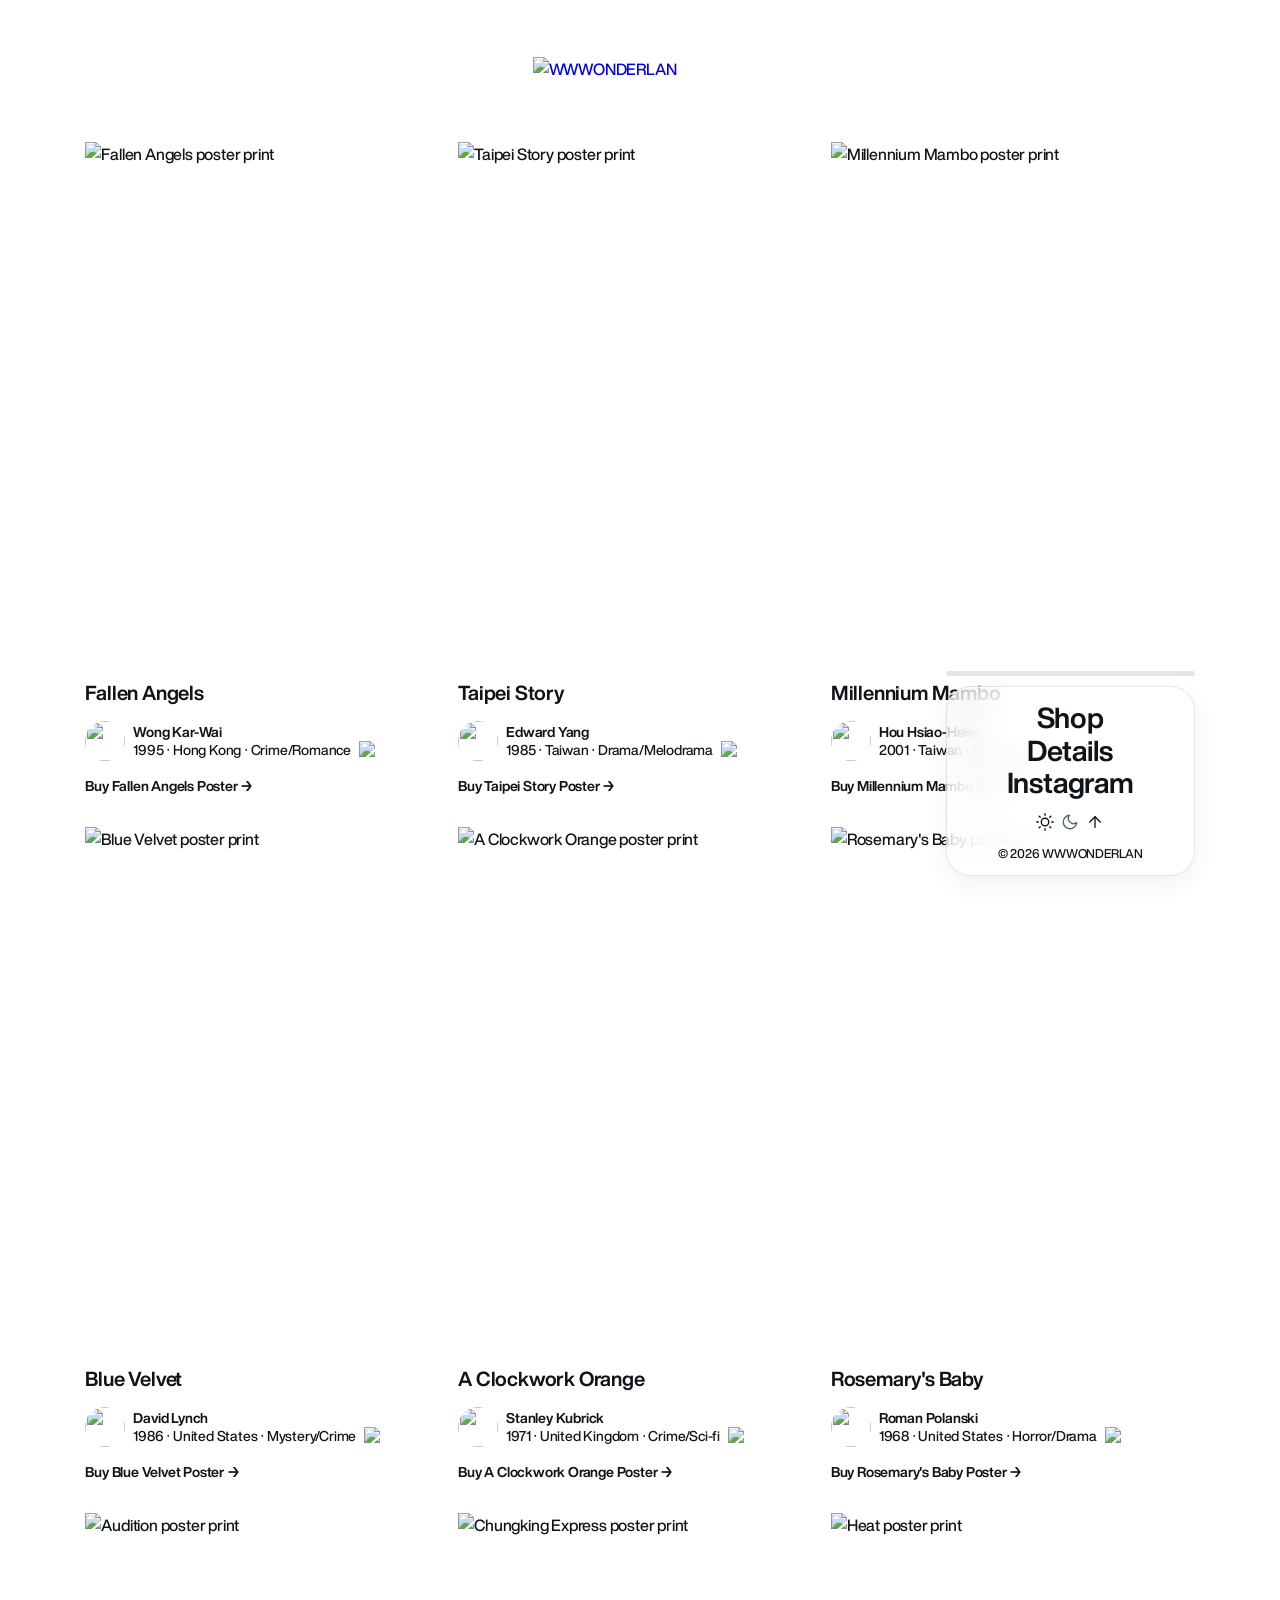
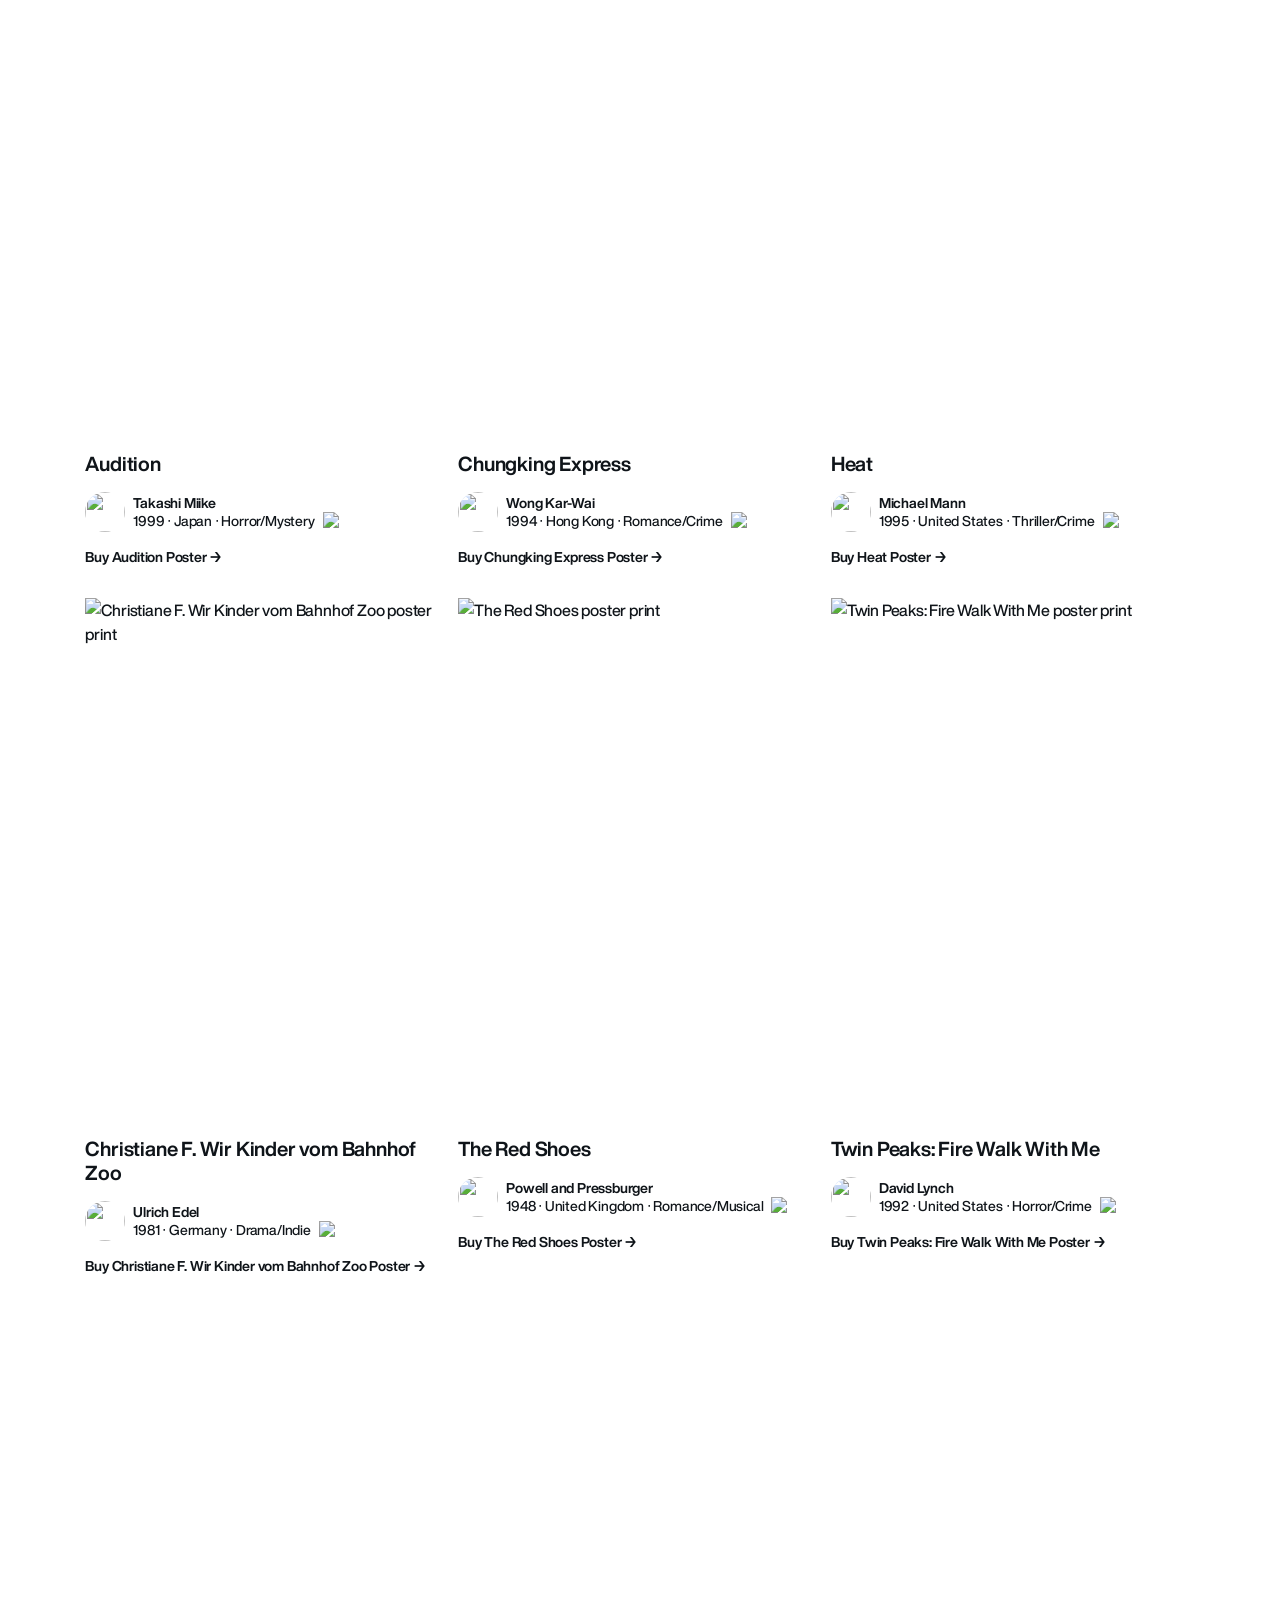
==== index.html @ b01285ea "Update index.html" ====
<!DOCTYPE html>
<html lang="en" data-theme="dark">
<head>
<meta charset="utf-8">
<meta name="viewport" content="width=device-width, initial-scale=1">
<meta name="theme-color" id="theme-color" content="#000000">

<title>WWWONDERLAN — Film Poster Print</title>
<meta name="description" content="Curated film posters designed by WWWONDERLAN">
<link rel="canonical" href="https://wwwonderlan.com/">

<link rel="icon" type="image/png" href="https://cdn.wwwonderlan.com/assets/favicon.png">
<link rel="apple-touch-icon" href="https://cdn.wwwonderlan.com/assets/favicon.png">

<meta property="og:type" content="website">
<meta property="og:url" content="https://wwwonderlan.com/">
<meta property="og:title" content="WWWONDERLAN">
<meta property="og:description" content="Curated film posters designed by WWWONDERLAN">
<meta property="og:image" content="https://cdn.wwwonderlan.com/assets/og-card.png">
<meta property="og:image:width" content="1200">
<meta property="og:image:height" content="630">
<meta property="og:image:alt" content="WWWONDERLAN">
<meta name="twitter:card" content="summary_large_image">

<!-- Before first paint, or the wrong theme flashes. -->
<script>
(() => {
  let stored;
  try { stored = localStorage.getItem("wwwonderlan-theme"); } catch {}
  const theme = stored
    || (matchMedia("(prefers-color-scheme: light)").matches ? "light" : "dark");
  if (theme !== "light") return;
  document.documentElement.dataset.theme = "light";
  document.getElementById("theme-color").setAttribute("content", "#FFFFFF");
})();
</script>

<!-- No crossorigin: images are fetched in plain mode and won't reuse a CORS connection. -->
<link rel="preconnect" href="https://cdn.wwwonderlan.com">

<link rel="preload" href="HelveticaNowDisplay/HelveticaNowDisplayBold.woff2" as="font" type="font/woff2" crossorigin>
<link rel="preload" href="HelveticaNowDisplay/HelveticaNowDisplayMedium.woff2" as="font" type="font/woff2" crossorigin>

<link rel="stylesheet" href="styles.css">

<!-- Last, so it doesn't compete with fonts and posters for connections. -->
<script async src="https://www.googletagmanager.com/gtag/js?id=G-8BGK8BSWVF"></script>
<script>
  window.dataLayer = window.dataLayer || [];
  function gtag(){dataLayer.push(arguments);}
  gtag('js', new Date());
  gtag('config', 'G-8BGK8BSWVF');
</script>
</head>

<body>

<div class="frame">

  <header class="header" id="header">
    <a href="/" aria-label="WWWONDERLAN home">
      <img class="header__logo is-light-only" src="https://cdn.wwwonderlan.com/assets/wwwonderlan-black.png" alt="WWWONDERLAN" width="200" height="57">
      <img class="header__logo is-dark-only" src="https://cdn.wwwonderlan.com/assets/wwwonderlan-white.png" alt="WWWONDERLAN" width="200" height="57">
    </a>
  </header>

  <main>
    <h1 class="visually-hidden">Film poster prints</h1>

    <!-- New poster: copy any card below and change six things —
         the image URL, the title (three times: alt, heading, Buy label),
         the credits line, and the Etsy link. Keep utm_content matching the
         image filename, or the click won't be attributed. Newest first. -->
    <ul class="grid">
      <li class="card">
        <img class="card__poster" src="https://cdn.wwwonderlan.com/posters/fallen-angels-1280.webp"
             alt="Fallen Angels poster print" width="1280" height="1920"
             fetchpriority="high" decoding="async">
        <div class="card__details">
          <h2 class="card__title">Fallen Angels</h2>

          <div class="card__director">
            <img class="card__avatar" src="https://cdn.wwwonderlan.com/assets/directors/wong-kar-wai.webp"
                 alt="" width="40" height="40" decoding="async">
            <div class="card__text">
              <p class="card__name">Wong Kar-Wai</p>
              <p class="card__meta">
                <span>1995 ‧ Hong Kong ‧ Crime/Romance</span>
                <img class="card__rating" src="https://cdn.wwwonderlan.com/assets/ratings/15.svg"
                     alt="Rated 15" width="18" height="18" decoding="async">
              </p>
            </div>
          </div>

          <a class="card__buy" href="https://wwwonderlan.etsy.com/uk/listing/4310610506/fallen-angels-movie-poster-print-wong?utm_source=wwwonderlan&amp;utm_medium=site&amp;utm_campaign=poster-grid&amp;utm_content=fallen-angels" target="_blank" rel="noopener">Buy Fallen Angels Poster →</a>
        </div>
      </li>

      <li class="card">
        <img class="card__poster" src="https://cdn.wwwonderlan.com/posters/taipei-story-1280.webp"
             alt="Taipei Story poster print" width="1280" height="1920"
             fetchpriority="high" decoding="async">
        <div class="card__details">
          <h2 class="card__title">Taipei Story</h2>

          <div class="card__director">
            <img class="card__avatar" src="https://cdn.wwwonderlan.com/assets/directors/edward-yang.webp"
                 alt="" width="40" height="40" decoding="async">
            <div class="card__text">
              <p class="card__name">Edward Yang</p>
              <p class="card__meta">
                <span>1985 ‧ Taiwan ‧ Drama/Melodrama</span>
                <img class="card__rating" src="https://cdn.wwwonderlan.com/assets/ratings/12.svg"
                     alt="Rated 12" width="18" height="18" decoding="async">
              </p>
            </div>
          </div>

          <a class="card__buy" href="https://wwwonderlan.etsy.com/uk/listing/4331048372/taipei-story-movie-poster-print-edward?utm_source=wwwonderlan&amp;utm_medium=site&amp;utm_campaign=poster-grid&amp;utm_content=taipei-story" target="_blank" rel="noopener">Buy Taipei Story Poster →</a>
        </div>
      </li>

      <li class="card">
        <img class="card__poster" src="https://cdn.wwwonderlan.com/posters/millennium-mambo-1280.webp"
             alt="Millennium Mambo poster print" width="1280" height="1920"
             fetchpriority="high" decoding="async">
        <div class="card__details">
          <h2 class="card__title">Millennium Mambo</h2>

          <div class="card__director">
            <img class="card__avatar" src="https://cdn.wwwonderlan.com/assets/directors/hou-hsiao-hsien.webp"
                 alt="" width="40" height="40" decoding="async">
            <div class="card__text">
              <p class="card__name">Hou Hsiao-Hsien</p>
              <p class="card__meta">
                <span>2001 ‧ Taiwan ‧ Romance/Drama</span>
                <img class="card__rating" src="https://cdn.wwwonderlan.com/assets/ratings/15.svg"
                     alt="Rated 15" width="18" height="18" decoding="async">
              </p>
            </div>
          </div>

          <a class="card__buy" href="https://wwwonderlan.etsy.com/uk/listing/4337108727/millennium-mambo-movie-poster-print-hou?utm_source=wwwonderlan&amp;utm_medium=site&amp;utm_campaign=poster-grid&amp;utm_content=millennium-mambo" target="_blank" rel="noopener">Buy Millennium Mambo Poster →</a>
        </div>
      </li>

      <li class="card">
        <img class="card__poster" src="https://cdn.wwwonderlan.com/posters/blue-velvet-1280.webp"
             alt="Blue Velvet poster print" width="1280" height="1920"
             loading="lazy" decoding="async">
        <div class="card__details">
          <h2 class="card__title">Blue Velvet</h2>

          <div class="card__director">
            <img class="card__avatar" src="https://cdn.wwwonderlan.com/assets/directors/david-lynch.webp"
                 alt="" width="40" height="40" decoding="async" loading="lazy">
            <div class="card__text">
              <p class="card__name">David Lynch</p>
              <p class="card__meta">
                <span>1986 ‧ United States ‧ Mystery/Crime</span>
                <img class="card__rating" src="https://cdn.wwwonderlan.com/assets/ratings/18.svg"
                     alt="Rated 18" width="18" height="18" decoding="async" loading="lazy">
              </p>
            </div>
          </div>

          <a class="card__buy" href="https://wwwonderlan.etsy.com/uk/listing/4357152684/blue-velvet-movie-poster-print-david?utm_source=wwwonderlan&amp;utm_medium=site&amp;utm_campaign=poster-grid&amp;utm_content=blue-velvet" target="_blank" rel="noopener">Buy Blue Velvet Poster →</a>
        </div>
      </li>

      <li class="card">
        <img class="card__poster" src="https://cdn.wwwonderlan.com/posters/a-clockwork-orange-1280.webp"
             alt="A Clockwork Orange poster print" width="1280" height="1920"
             loading="lazy" decoding="async">
        <div class="card__details">
          <h2 class="card__title">A Clockwork Orange</h2>

          <div class="card__director">
            <img class="card__avatar" src="https://cdn.wwwonderlan.com/assets/directors/stanley-kubrick.webp"
                 alt="" width="40" height="40" decoding="async" loading="lazy">
            <div class="card__text">
              <p class="card__name">Stanley Kubrick</p>
              <p class="card__meta">
                <span>1971 ‧ United Kingdom ‧ Crime/Sci-fi</span>
                <img class="card__rating" src="https://cdn.wwwonderlan.com/assets/ratings/18.svg"
                     alt="Rated 18" width="18" height="18" decoding="async" loading="lazy">
              </p>
            </div>
          </div>

          <a class="card__buy" href="https://wwwonderlan.etsy.com/uk/listing/4388658509/a-clockwork-orange-movie-poster-print?utm_source=wwwonderlan&amp;utm_medium=site&amp;utm_campaign=poster-grid&amp;utm_content=a-clockwork-orange" target="_blank" rel="noopener">Buy A Clockwork Orange Poster →</a>
        </div>
      </li>

      <li class="card">
        <img class="card__poster" src="https://cdn.wwwonderlan.com/posters/rosemarys-baby-1280.webp"
             alt="Rosemary's Baby poster print" width="1280" height="1920"
             loading="lazy" decoding="async">
        <div class="card__details">
          <h2 class="card__title">Rosemary's Baby</h2>

          <div class="card__director">
            <img class="card__avatar" src="https://cdn.wwwonderlan.com/assets/directors/roman-polanski.webp"
                 alt="" width="40" height="40" decoding="async" loading="lazy">
            <div class="card__text">
              <p class="card__name">Roman Polanski</p>
              <p class="card__meta">
                <span>1968 ‧ United States ‧ Horror/Drama</span>
                <img class="card__rating" src="https://cdn.wwwonderlan.com/assets/ratings/18.svg"
                     alt="Rated 18" width="18" height="18" decoding="async" loading="lazy">
              </p>
            </div>
          </div>

          <a class="card__buy" href="https://wwwonderlan.etsy.com/uk/listing/4404257444/rosemarys-baby-movie-poster-print-roman?utm_source=wwwonderlan&amp;utm_medium=site&amp;utm_campaign=poster-grid&amp;utm_content=rosemarys-baby" target="_blank" rel="noopener">Buy Rosemary's Baby Poster →</a>
        </div>
      </li>

      <li class="card">
        <img class="card__poster" src="https://cdn.wwwonderlan.com/posters/audition-1280.webp"
             alt="Audition poster print" width="1280" height="1920"
             loading="lazy" decoding="async">
        <div class="card__details">
          <h2 class="card__title">Audition</h2>

          <div class="card__director">
            <img class="card__avatar" src="https://cdn.wwwonderlan.com/assets/directors/takashi-miike.webp"
                 alt="" width="40" height="40" decoding="async" loading="lazy">
            <div class="card__text">
              <p class="card__name">Takashi Miike</p>
              <p class="card__meta">
                <span>1999 ‧ Japan ‧ Horror/Mystery</span>
                <img class="card__rating" src="https://cdn.wwwonderlan.com/assets/ratings/18.svg"
                     alt="Rated 18" width="18" height="18" decoding="async" loading="lazy">
              </p>
            </div>
          </div>

          <a class="card__buy" href="https://wwwonderlan.etsy.com/uk/listing/4435662082/audition-movie-poster-print-takashi?utm_source=wwwonderlan&amp;utm_medium=site&amp;utm_campaign=poster-grid&amp;utm_content=audition" target="_blank" rel="noopener">Buy Audition Poster →</a>
        </div>
      </li>

      <li class="card">
        <img class="card__poster" src="https://cdn.wwwonderlan.com/posters/chungking-express-1280.webp"
             alt="Chungking Express poster print" width="1280" height="1920"
             loading="lazy" decoding="async">
        <div class="card__details">
          <h2 class="card__title">Chungking Express</h2>

          <div class="card__director">
            <img class="card__avatar" src="https://cdn.wwwonderlan.com/assets/directors/wong-kar-wai.webp"
                 alt="" width="40" height="40" decoding="async" loading="lazy">
            <div class="card__text">
              <p class="card__name">Wong Kar-Wai</p>
              <p class="card__meta">
                <span>1994 ‧ Hong Kong ‧ Romance/Crime</span>
                <img class="card__rating" src="https://cdn.wwwonderlan.com/assets/ratings/12.svg"
                     alt="Rated 12" width="18" height="18" decoding="async" loading="lazy">
              </p>
            </div>
          </div>

          <a class="card__buy" href="https://wwwonderlan.etsy.com/uk/listing/4463074853/chungking-express-1994-movie-poster?utm_source=wwwonderlan&amp;utm_medium=site&amp;utm_campaign=poster-grid&amp;utm_content=chungking-express" target="_blank" rel="noopener">Buy Chungking Express Poster →</a>
        </div>
      </li>

      <li class="card">
        <img class="card__poster" src="https://cdn.wwwonderlan.com/posters/heat-1280.webp"
             alt="Heat poster print" width="1280" height="1920"
             loading="lazy" decoding="async">
        <div class="card__details">
          <h2 class="card__title">Heat</h2>

          <div class="card__director">
            <img class="card__avatar" src="https://cdn.wwwonderlan.com/assets/directors/michael-mann.webp"
                 alt="" width="40" height="40" decoding="async" loading="lazy">
            <div class="card__text">
              <p class="card__name">Michael Mann</p>
              <p class="card__meta">
                <span>1995 ‧ United States ‧ Thriller/Crime</span>
                <img class="card__rating" src="https://cdn.wwwonderlan.com/assets/ratings/15.svg"
                     alt="Rated 15" width="18" height="18" decoding="async" loading="lazy">
              </p>
            </div>
          </div>

          <a class="card__buy" href="https://wwwonderlan.etsy.com/uk/listing/4480799792/heat-movie-poster-print-michael-mann?utm_source=wwwonderlan&amp;utm_medium=site&amp;utm_campaign=poster-grid&amp;utm_content=heat" target="_blank" rel="noopener">Buy Heat Poster →</a>
        </div>
      </li>

      <li class="card">
        <img class="card__poster" src="https://cdn.wwwonderlan.com/posters/christiane-f-1280.webp"
             alt="Christiane F. Wir Kinder vom Bahnhof Zoo poster print" width="1280" height="1920"
             loading="lazy" decoding="async">
        <div class="card__details">
          <h2 class="card__title">Christiane F. Wir Kinder vom Bahnhof Zoo</h2>

          <div class="card__director">
            <img class="card__avatar" src="https://cdn.wwwonderlan.com/assets/directors/ulrich-edel.webp"
                 alt="" width="40" height="40" decoding="async" loading="lazy">
            <div class="card__text">
              <p class="card__name">Ulrich Edel</p>
              <p class="card__meta">
                <span>1981 ‧ Germany ‧ Drama/Indie</span>
                <img class="card__rating" src="https://cdn.wwwonderlan.com/assets/ratings/18.svg"
                     alt="Rated 18" width="18" height="18" decoding="async" loading="lazy">
              </p>
            </div>
          </div>

          <a class="card__buy" href="https://wwwonderlan.etsy.com/uk/listing/4499788239/christiane-f-1981-movie-poster-print-wir?utm_source=wwwonderlan&amp;utm_medium=site&amp;utm_campaign=poster-grid&amp;utm_content=christiane-f" target="_blank" rel="noopener">Buy Christiane F. Wir Kinder vom Bahnhof Zoo Poster →</a>
        </div>
      </li>

      <li class="card">
        <img class="card__poster" src="https://cdn.wwwonderlan.com/posters/the-red-shoes-1280.webp"
             alt="The Red Shoes poster print" width="1280" height="1920"
             loading="lazy" decoding="async">
        <div class="card__details">
          <h2 class="card__title">The Red Shoes</h2>

          <div class="card__director">
            <img class="card__avatar" src="https://cdn.wwwonderlan.com/assets/directors/pressburger-powell.webp"
                 alt="" width="40" height="40" decoding="async" loading="lazy">
            <div class="card__text">
              <p class="card__name">Powell and Pressburger</p>
              <p class="card__meta">
                <span>1948 ‧ United Kingdom ‧ Romance/Musical</span>
                <img class="card__rating" src="https://cdn.wwwonderlan.com/assets/ratings/u.svg"
                     alt="Rated U" width="18" height="18" decoding="async" loading="lazy">
              </p>
            </div>
          </div>

          <a class="card__buy" href="https://wwwonderlan.etsy.com/uk/listing/4522310080/the-red-shoes-1948-movie-poster-print?utm_source=wwwonderlan&amp;utm_medium=site&amp;utm_campaign=poster-grid&amp;utm_content=the-red-shoes" target="_blank" rel="noopener">Buy The Red Shoes Poster →</a>
        </div>
      </li>

      <li class="card">
        <img class="card__poster" src="https://cdn.wwwonderlan.com/posters/fire-walk-with-me-1280.webp"
             alt="Twin Peaks: Fire Walk With Me poster print" width="1280" height="1920"
             loading="lazy" decoding="async">
        <div class="card__details">
          <h2 class="card__title">Twin Peaks: Fire Walk With Me</h2>

          <div class="card__director">
            <img class="card__avatar" src="https://cdn.wwwonderlan.com/assets/directors/david-lynch.webp"
                 alt="" width="40" height="40" decoding="async" loading="lazy">
            <div class="card__text">
              <p class="card__name">David Lynch</p>
              <p class="card__meta">
                <span>1992 ‧ United States ‧ Horror/Crime</span>
                <img class="card__rating" src="https://cdn.wwwonderlan.com/assets/ratings/18.svg"
                     alt="Rated 18" width="18" height="18" decoding="async" loading="lazy">
              </p>
            </div>
          </div>

          <a class="card__buy" href="https://wwwonderlan.etsy.com/uk/listing/4541437995/twin-peaks-fire-walk-with-me-1992-movie?utm_source=wwwonderlan&amp;utm_medium=site&amp;utm_campaign=poster-grid&amp;utm_content=fire-walk-with-me" target="_blank" rel="noopener">Buy Twin Peaks: Fire Walk With Me Poster →</a>
        </div>
      </li>
    </ul>
  </main>

  <div class="details" id="details" role="dialog" aria-modal="true" aria-label="Details">
    <div class="details__content">
      <p class="details__lead">Curated film posters designed by WWWONDERLAN</p>

      <p>Available in five sizes</p>

      <div class="details__sizes">
        <div class="details__size">
          <p class="details__heading">Standard Sizes</p>
          <ul>
            <li>12×18″</li>
            <li>20×30″</li>
            <li>24×36″</li>
          </ul>

          <!-- 8 units per inch, same scale as the A-series below. -->
          <svg class="details__diagram" viewBox="0 0 194 290" aria-hidden="true">
            <rect x="1" y="1" width="192" height="288"/>
            <rect x="1" y="49" width="160" height="240"/>
            <rect x="1" y="145" width="96" height="144"/>
            <text x="13" y="31">24×36″</text>
            <text x="13" y="79">20×30″</text>
            <text x="13" y="175">12×18″</text>
          </svg>
        </div>

        <div class="details__size">
          <p class="details__heading">A-Series Sizes</p>
          <ul>
            <li>A2 (16.5″×23.3″)</li>
            <li>A1 (23.3″×33.1″)</li>
          </ul>

          <svg class="details__diagram" viewBox="0 0 194 290" aria-hidden="true">
            <rect x="1" y="24.2" width="186.4" height="264.8"/>
            <rect x="1" y="102.6" width="132" height="186.4"/>
            <text x="13" y="54">A1</text>
            <text x="13" y="132">A2</text>
          </svg>
        </div>
      </div>

      <p>All posters are made to order and printed on thick, museum-quality matte paper sourced from Japan.</p>

      <p class="details__heading">Paper Specifications</p>
      <ul>
        <li>Paper thickness: 10.3 mil</li>
        <li>Paper weight: 189 g/m²</li>
        <li>Opacity: 94%</li>
        <li>ISO brightness: 104%</li>
      </ul>

      <p>Production and delivery typically take 2–3 weeks. For any inquiries, please contact WWWONDERLAN by <a href="mailto:wwwonderlan@gmail.com">email</a>.</p>
    </div>

    <button class="details__close" type="button" id="details-close" aria-label="Close details">
      <svg viewBox="0 0 24 24" aria-hidden="true">
        <path d="M18 6 6 18"/>
        <path d="m6 6 12 12"/>
      </svg>
    </button>
  </div>

  <div class="dock-rail">
    <nav class="dock is-collapsed" id="dock" aria-label="Menu">
      <div class="dock-progress" aria-hidden="true">
        <div class="dock-progress-fill" id="scroll-progress-fill"></div>
      </div>

      <div class="dock-panel">
        <div class="dock-logo-slot">
          <a href="/" aria-label="WWWONDERLAN home">
            <img class="dock-logo is-light-only" src="https://cdn.wwwonderlan.com/assets/wwwonderlan-black.png" alt="" width="200" height="57">
            <img class="dock-logo is-dark-only" src="https://cdn.wwwonderlan.com/assets/wwwonderlan-white.png" alt="" width="200" height="57">
          </a>
        </div>

        <ul class="dock-menu">
          <li><a href="https://www.etsy.com/shop/WWWONDERLAN" target="_blank" rel="noopener">Shop</a></li>
          <li>
            <button type="button" id="details-toggle"
                    aria-expanded="false" aria-controls="details">Details</button>
          </li>
          <li><a href="https://instagram.com/wwwonderlan" target="_blank" rel="noopener">Instagram</a></li>
        </ul>

        <div class="dock-controls">
          <button class="dock-control" type="button"
                  data-set-theme="light" aria-label="Light mode">
            <svg viewBox="0 0 24 24" aria-hidden="true">
              <circle cx="12" cy="12" r="5"/>
              <line x1="12" y1="1" x2="12" y2="3"/>
              <line x1="12" y1="21" x2="12" y2="23"/>
              <line x1="4.22" y1="4.22" x2="5.64" y2="5.64"/>
              <line x1="18.36" y1="18.36" x2="19.78" y2="19.78"/>
              <line x1="1" y1="12" x2="3" y2="12"/>
              <line x1="21" y1="12" x2="23" y2="12"/>
              <line x1="4.22" y1="19.78" x2="5.64" y2="18.36"/>
              <line x1="18.36" y1="5.64" x2="19.78" y2="4.22"/>
            </svg>
          </button>

          <button class="dock-control" type="button"
                  data-set-theme="dark" aria-label="Dark mode">
            <svg viewBox="0 0 24 24" aria-hidden="true">
              <path d="M21 12.79A9 9 0 1 1 11.21 3 7 7 0 0 0 21 12.79z"/>
            </svg>
          </button>

          <button class="dock-control" type="button"
                  id="scroll-top" aria-label="Back to top">
            <svg viewBox="0 0 24 24" aria-hidden="true">
              <path d="m5 12 7-7 7 7"/>
              <path d="M12 19V5"/>
            </svg>
          </button>
        </div>

        <p class="dock-copyright">© 2026 WWWONDERLAN</p>
      </div>
    </nav>
  </div>

</div>

<script src="app.js"></script>

</body>
</html>
---- styles.css ----
@font-face {
  font-family: "Helvetica Now Display";
  src: url("HelveticaNowDisplay/HelveticaNowDisplayMedium.woff2") format("woff2");
  font-weight: 500;
  font-display: swap;
}

@font-face {
  font-family: "Helvetica Now Display";
  src: url("HelveticaNowDisplay/HelveticaNowDisplayBold.woff2") format("woff2");
  font-weight: 700;
  font-display: swap;
}

/* Tokens */

:root {
  color-scheme: light;

  --bg: #FFFFFF;
  --ink: #0F1419;
  --muted: #536471;
  --color-line: rgba(0, 0, 0, 0.1);
  --color-accent: #007AFF;

  /* Frosted glass */
  --glass-bg: rgba(255, 255, 255, 0.6);
  --glass-backdrop: blur(20px) saturate(190%) brightness(1.05);
  --glass-border: var(--color-line);
  --glass-rim:
      inset 0 1px 0 rgba(255, 255, 255, 0.7),
      inset 0 -1px 1px rgba(255, 255, 255, 0.18);
  --glass-shadow: var(--glass-rim), 0 8px 24px rgba(0, 0, 0, 0.06);

  /* 96px at 1440, floors at 24px */
  --page-x: clamp(24px, 6.667vw, 96px);
  --page-y: clamp(20px, 2.222vw, 32px);

  --logo-width: 200px;

  --logo-height: calc(var(--logo-width) * 57 / 200);
  --header-height: calc(var(--logo-height) + var(--page-y) * 2);

  /* 1248 content = 3 × 400 columns + 2 × 24px gap */
  --content-width: 1248px;

  /* One 8-point ladder, tightest to widest. Spacing between cards is twice
     the widest gap inside one, which is what keeps a title reading as part
     of its own poster. */
  --gap-card: 8px;
  --gap-poster: 16px;
  --gap-col: 24px;
  --gap-row: 32px;

  /* Two sizes carry the whole site. Legibility is absolute, so neither
     scales with the viewport — the layout reflows around them instead. */
  --type-body: 14px;
  --line-body: 18px;
  --type-heading: 20px;
  --line-heading: 24px;

  --avatar-size: 40px;
  /* Matches the line it sits on, so an inline badge can't grow the line box. */
  --rating-size: var(--line-body);

  /* Dock panel. Every value below is its 1440px measurement over 280, so the
     whole panel scales as one object. --dock-size is the only edit needed. */
  --dock-size: clamp(200px, 19.444vw, 280px);
  --dock-gap: calc(var(--dock-size) * 0.0571);          /* 16 */
  --dock-pad-y: var(--dock-gap);                        /* 16 */
  --dock-radius: calc(var(--dock-size) * 0.1);          /* 28 */
  --dock-logo-width: calc(var(--dock-size) * 0.6571);   /* 184 */
  --dock-logo-height: calc(var(--dock-logo-width) * 57 / 200);
  --dock-menu-size: calc(var(--dock-size) * 0.1143);    /* 32 */
  --dock-foot-size: calc(var(--dock-size) * 0.05);      /* 14 */
  --dock-foot-line: calc(var(--dock-size) * 0.0643);    /* 18 */
  --dock-toggle-gap: calc(var(--dock-size) * 0.0286);   /* 8 */
  --dock-icon-size: max(18px, var(--dock-foot-line));   /* 18, floored */

  /* Change this alone to add or remove a menu item. */
  --dock-menu-count: 3;

  /* The remainder of the height budget, so the panel is exactly --dock-size
     at every width whatever else changes. */
  --dock-menu-line: calc(
      (var(--dock-size)
        - var(--dock-pad-y) * 2
        - var(--dock-logo-height)
        - var(--dock-icon-size)
        - var(--dock-foot-line)
        - var(--dock-gap) * 3
      ) / var(--dock-menu-count)
  );

  --dock-bottom: calc(24px + env(safe-area-inset-bottom, 0px));
  --dock-progress-height: 5px;
  --dock-progress-gap: 10px;
  /* Clears the panel and its progress bar. */
  --dock-clearance: calc(
      var(--dock-size) +
      var(--dock-progress-height) +
      var(--dock-progress-gap) +
      var(--dock-bottom) +
      24px
  );

  --ui-ms: 200ms;
  --ui-ease: ease;
  --chrome-ms: 600ms;
  --enter-ease: cubic-bezier(0.22, 0.61, 0.36, 1);
}

/* Only what differs. --glass-border resolves against --color-line at use. */
[data-theme="dark"] {
  color-scheme: dark;

  --bg: #000000;
  --ink: #E7E9EA;
  --muted: #71767B;
  --color-line: rgba(255, 255, 255, 0.1);

  --glass-bg: rgba(0, 0, 0, 0.55);
  --glass-backdrop: blur(20px) saturate(190%) brightness(1.1);
  --glass-rim:
      inset 0 1px 0 rgba(255, 255, 255, 0.14),
      inset 0 -1px 1px rgba(255, 255, 255, 0.05);
  --glass-shadow: var(--glass-rim), 0 8px 24px rgba(0, 0, 0, 0.35);
}

/* Base */

*,
*::before,
*::after { box-sizing: border-box; }

/* Reserved permanently: locking scroll must not shift the centred layout. */
html { scrollbar-gutter: stable; }

/* Both elements — iOS ignores the lock on body alone. */
.is-locked,
.is-locked body { overflow: hidden; }

body {
  margin: 0;
  background-color: var(--bg);
  color: var(--ink);
  font-family: "Helvetica Now Display", -apple-system, BlinkMacSystemFont, Helvetica, Arial, sans-serif;
  letter-spacing: -0.2px;
  -webkit-font-smoothing: antialiased;
  transition: color var(--ui-ms) var(--ui-ease), background-color var(--ui-ms) var(--ui-ease);
}

img { display: block; }

a { text-decoration: none; }

::selection {
  background-color: var(--ink);
  color: var(--bg);
}

/* Accent, not ink: must stay legible against text of either colour. */
:focus-visible {
  outline: 2px solid var(--color-accent);
  outline-offset: 2px;
}

.visually-hidden {
  position: absolute;
  width: 1px;
  height: 1px;
  overflow: hidden;
  clip-path: inset(50%);
  white-space: nowrap;
}

/* Frame */

.frame {
  padding-top: var(--page-y);
  padding-bottom: calc(var(--page-y) + var(--dock-clearance));
}

/* Header */

/* Derived from the logo so Details can clear it to the pixel. Not sticky —
   the logo hands off to the dock instead. */
.header {
  height: var(--header-height);
  display: flex;
  align-items: center;
  justify-content: center;
  padding: 0 var(--page-x);
}

.header__logo {
  width: var(--logo-width);
  height: var(--logo-height);
  object-fit: contain;
}

/* Hidden, not just faded — an invisible link would still be tabbable. */
.header a {
  transition:
      opacity var(--ui-ms) var(--ui-ease),
      visibility var(--ui-ms) var(--ui-ease);
}

.header.is-handed-off a {
  opacity: 0;
  visibility: hidden;
}

/* Theme pairing */

[data-theme="light"] .is-dark-only,
[data-theme="dark"] .is-light-only { display: none; }

/* Grid */

.grid {
  display: grid;
  grid-template-columns: repeat(3, 1fr);
  gap: var(--gap-row) var(--gap-col);

  max-width: calc(var(--content-width) + var(--page-x) * 2);
  margin: 0 auto;
  padding: 0 var(--page-x);
  list-style: none;
}

@media (max-width: 1200px) {
  .grid { grid-template-columns: repeat(2, 1fr); }
}

@media (max-width: 600px) {
  .grid { grid-template-columns: 1fr; }
}

/* Card */

.card {
  display: flex;
  flex-direction: column;
  gap: var(--gap-poster);
}

/* Never cropped: column width is the only thing driving size. */
.card__poster {
  width: 100%;
  height: auto;
}

.card__details {
  display: flex;
  flex-direction: column;
  gap: var(--gap-card);
}

.card__title {
  margin: 0;
  font-size: var(--type-heading);
  line-height: var(--line-heading);
  font-weight: 700;
}

.card__name,
.card__meta,
.card__buy {
  font-size: var(--type-body);
  line-height: var(--line-body);
  color: var(--ink);
}

.card__director {
  display: flex;
  align-items: center;
  gap: var(--gap-card);
  padding-block: var(--gap-card);
}

/* Flex items refuse to shrink below their content by default, which lets a
   long meta line push past the card. Stacking needs no rule — two block
   paragraphs with no margin already sit flush. */
.card__text { min-width: 0; }

.card__name {
  margin: 0;
  font-weight: 700;
}

.card__avatar {
  flex: none;
  width: var(--avatar-size);
  height: var(--avatar-size);
  border-radius: 50%;
  object-fit: cover;
}

/* Flex so the badge can drop to its own line flush left: column-gap applies
   only between items on a line, so a wrapped badge carries no indent. A
   margin would survive the break and indent it. */
.card__meta {
  margin: 0;
  display: flex;
  flex-wrap: wrap;
  align-items: center;
  column-gap: var(--gap-card);
  font-weight: 500;
}

/* Never shrinks: the text wraps first, then the badge drops below it. */
.card__rating {
  flex: none;
  width: var(--rating-size);
  height: var(--rating-size);
}

.card__buy {
  display: block;
  font-weight: 700;
  transition: color var(--ui-ms) var(--ui-ease);
}

.card__buy:hover { color: var(--muted); }

/* Dock */

/* Matches the grid's box so the panel lands on the last column's edge.
   Not 100vw — that counts the scrollbar and pushes the panel inward. */
.dock-rail {
  position: fixed;
  right: 0;
  bottom: var(--dock-bottom);
  left: 0;
  z-index: 200;

  display: flex;
  justify-content: flex-end;
  max-width: calc(var(--content-width) + var(--page-x) * 2);
  margin: 0 auto;
  padding: 0 var(--page-x);

  /* Rail spans the page; only the panel is clickable. */
  pointer-events: none;
}

.dock {
  width: var(--dock-size);
  display: flex;
  flex-direction: column;
  gap: var(--dock-progress-gap);
  pointer-events: auto;
}

/* Never animate .dock or .dock-rail. An animation with a fill mode leaves a
   stacking context, which Chrome treats as a backdrop root — the panel then
   blurs the inside of its parent and renders flat. Safari doesn't enforce it,
   so the fault shows in Chrome only. */
.dock-panel,
.dock-progress {
  animation: dock-enter var(--chrome-ms) var(--enter-ease) both;
}

@keyframes dock-enter {
  from { opacity: 0; }
  to   { opacity: 1; }
}

.dock-progress {
  height: var(--dock-progress-height);
  border-radius: 999px;
  background-color: var(--color-line);
  overflow: hidden;
}

/* Faster than --ui-ms: at 200ms this visibly trails the scroll. */
.dock-progress-fill {
  width: 100%;
  height: 100%;
  background-color: var(--color-accent);
  transform: scaleX(0);
  transform-origin: left;
  transition: transform 0.15s ease-out;
}

/* Height follows its contents so the logo can collapse it. The parts sum to
   exactly --dock-size — change one and pay for it elsewhere in the budget. */
.dock-panel {
  padding-block: var(--dock-pad-y);
  display: flex;
  flex-direction: column;
  align-items: center;
  justify-content: center;
  gap: var(--dock-gap);
  border-radius: var(--dock-radius);
  text-align: center;

  background-color: var(--glass-bg);
  backdrop-filter: var(--glass-backdrop);
  -webkit-backdrop-filter: var(--glass-backdrop);
  border: 1px solid var(--glass-border);
  box-shadow: var(--glass-shadow);
}

/* Plain height, not the grid 0fr technique — that's unreliable in Safari.
   The negative margin retracts the panel's gap at the same rate. */
.dock-logo-slot {
  height: var(--dock-logo-height);
  overflow: hidden;
  transition:
      height var(--chrome-ms) var(--enter-ease),
      margin-bottom var(--chrome-ms) var(--enter-ease),
      opacity var(--ui-ms) var(--ui-ease),
      visibility var(--chrome-ms) var(--enter-ease);
}

/* Hidden, not just flat — the link inside must leave the tab order. */
.dock.is-collapsed .dock-logo-slot {
  height: 0;
  margin-bottom: calc(var(--dock-gap) * -1);
  opacity: 0;
  visibility: hidden;
}

/* Boxed to 200 × 57 so the panel's height is known before the file lands.
   contain means odd proportions letterbox rather than stretch. */
.dock-logo {
  width: var(--dock-logo-width);
  height: var(--dock-logo-height);
  object-fit: contain;
}

.dock-menu {
  margin: 0;
  padding: 0;
  list-style: none;
}

/* The panel has none, so a long menu word would reach the glass edge. */
.dock-menu a,
.dock-menu button {
  display: block;
  width: 100%;
  padding-inline: var(--dock-gap);
  border: 0;
  padding: 0;
  appearance: none;
  background: transparent;
  cursor: pointer;

  font-family: inherit;
  font-size: var(--dock-menu-size);
  line-height: var(--dock-menu-line);
  font-weight: 700;
  color: var(--ink);
  transition: color var(--ui-ms) var(--ui-ease);
}

.dock-menu a:hover,
.dock-menu button:hover { color: var(--muted); }

.dock-controls {
  display: flex;
  align-items: center;
  gap: var(--dock-toggle-gap);
}

.dock-control {
  position: relative;
  display: flex;
  border: 0;
  padding: 0;
  appearance: none;
  background: transparent;
  color: var(--ink);
  cursor: pointer;
  transition: color var(--ui-ms) var(--ui-ease);
}

/* Widens the tap area without adding height, which would break the square.
   Half the gap horizontally, so neighbours can't overlap. */
.dock-control::after {
  content: "";
  position: absolute;
  inset: -12px calc(var(--dock-toggle-gap) / -2);
}

/* Both stay legible; the one in use is brighter. */
.dock-control[aria-pressed="false"] { color: var(--muted); }

.dock-control svg {
  width: var(--dock-icon-size);
  height: var(--dock-icon-size);
  display: block;
  fill: none;
  stroke: currentColor;
  stroke-width: 1.8;
  stroke-linecap: round;
  stroke-linejoin: round;
}

.dock-copyright {
  margin: 0;
  font-size: var(--dock-foot-size);
  line-height: var(--dock-foot-line);
  font-weight: 500;
  color: var(--ink);
}

/* Details */

/* Opens below the header so the logo stays visible. Solid, not glass —
   a blur behind body copy costs more than it buys. */
.details {
  position: fixed;
  top: calc(var(--page-y) + var(--header-height));
  right: 0;
  bottom: 0;
  left: 0;
  z-index: 150;

  overflow-y: auto;
  overscroll-behavior: contain;
  background-color: var(--bg);

  /* A second scrollbar reads as a nested window. */
  scrollbar-width: none;

  opacity: 0;
  visibility: hidden;
  transition:
      opacity var(--ui-ms) var(--ui-ease),
      visibility var(--ui-ms) var(--ui-ease);
}

.details::-webkit-scrollbar { display: none; }

.details.is-open {
  opacity: 1;
  visibility: visible;
}

/* The grid's box exactly, so the text lands on the posters' edges. */
.details__content {
  max-width: calc(var(--content-width) + var(--page-x) * 2);
  margin: 0 auto;
  padding: var(--page-y) var(--page-x) var(--dock-clearance);

  font-size: var(--type-body);
  line-height: var(--line-body);
  font-weight: 500;
  color: var(--muted);
}

.details__content p { margin: 0 0 18px; }

.details__content ul {
  margin: 0 0 18px;
  padding: 0;
  list-style: none;
}

.details__content li::before { content: "• "; }

/* Paired so the shared scale can be read across both diagrams. */
.details__sizes {
  display: flex;
  gap: var(--gap-col);
  margin-bottom: 18px;
}

/* Column so the diagram sits at the bottom: the lists differ in length and
   the outlines are bottom-anchored, so the boxes must end level. */
.details__size {
  flex: 0 1 160px;
  display: flex;
  flex-direction: column;
}

/* currentColor, so one copy of the artwork serves both themes. */
.details__diagram {
  width: 100%;
  height: auto;
  display: block;
  margin-top: auto;
  color: var(--muted);
}

.details__diagram rect {
  fill: none;
  stroke: currentColor;
  stroke-width: 1.8;
}

.details__diagram text {
  fill: var(--ink);
  font-size: 16px;
  font-weight: 500;
}

.details__lead,
.details__heading { color: var(--ink); }

.details__lead {
  font-size: var(--type-heading);
  line-height: var(--line-heading);
  font-weight: 700;
}

.details__heading {
  margin-bottom: 0;
  font-weight: 700;
}

.details__content a {
  color: var(--ink);
  text-decoration: underline;
  text-underline-offset: 2px;
}

.details__close {
  position: fixed;
  top: calc(var(--page-y) * 2 + var(--header-height));
  right: var(--page-x);

  display: flex;
  border: 0;
  padding: 0;
  appearance: none;
  background: transparent;
  color: var(--ink);
  cursor: pointer;
}

.details__close svg {
  width: var(--dock-icon-size);
  height: var(--dock-icon-size);
  display: block;
  fill: none;
  stroke: currentColor;
  stroke-width: 1.8;
  stroke-linecap: round;
  stroke-linejoin: round;
}

/* Preferences */

@media (prefers-reduced-motion: reduce) {
  *,
  *::before,
  *::after {
    transition-duration: 0.01ms !important;
    animation-duration: 0.01ms !important;
  }
}

/* Translucency is hard for some people to read. */
@media (prefers-reduced-transparency: reduce) {
  :root { --glass-bg: #F1F1F1; --glass-backdrop: none; }
  [data-theme="dark"] { --glass-bg: #0A0A0A; }
}

/* No blur available, so the fill goes near-opaque. */
@supports not ((backdrop-filter: blur(1px)) or (-webkit-backdrop-filter: blur(1px))) {
  :root { --glass-bg: #F1F1F1; }
  [data-theme="dark"] { --glass-bg: #0A0A0A; }
}
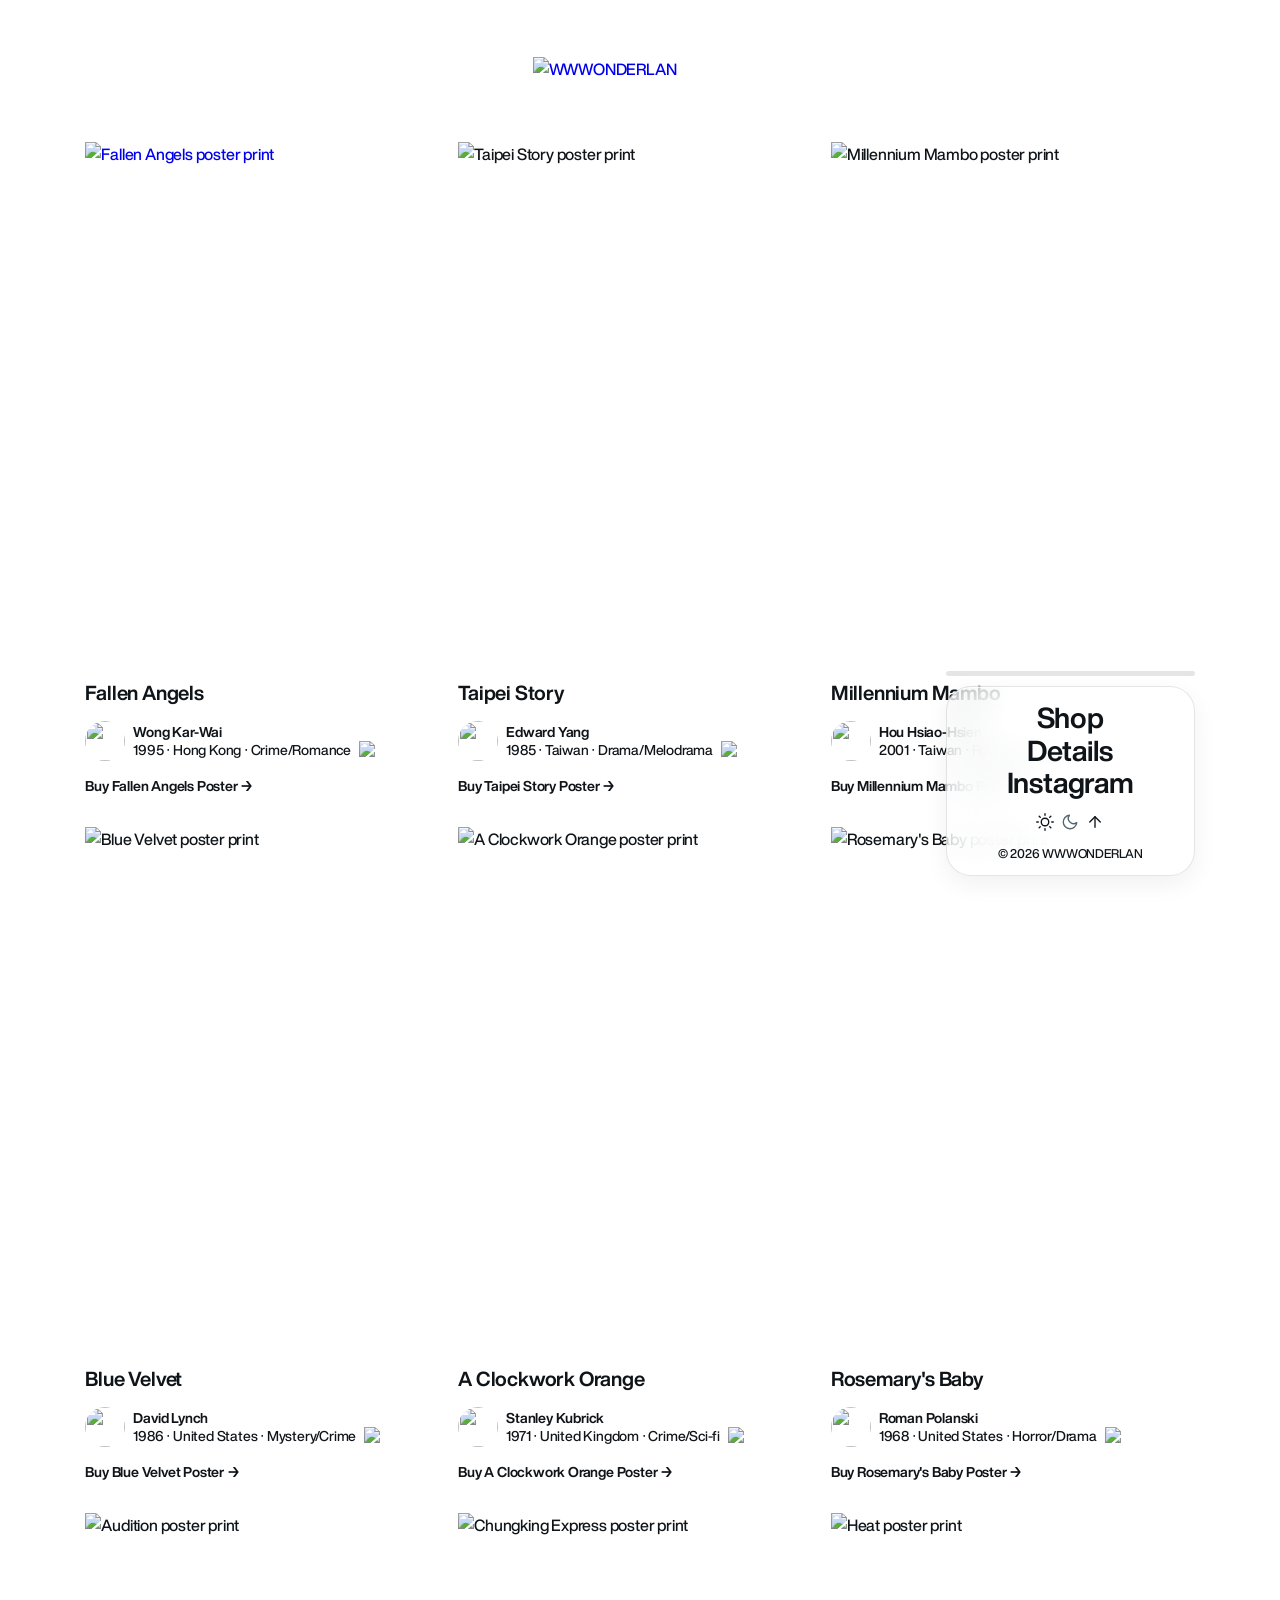
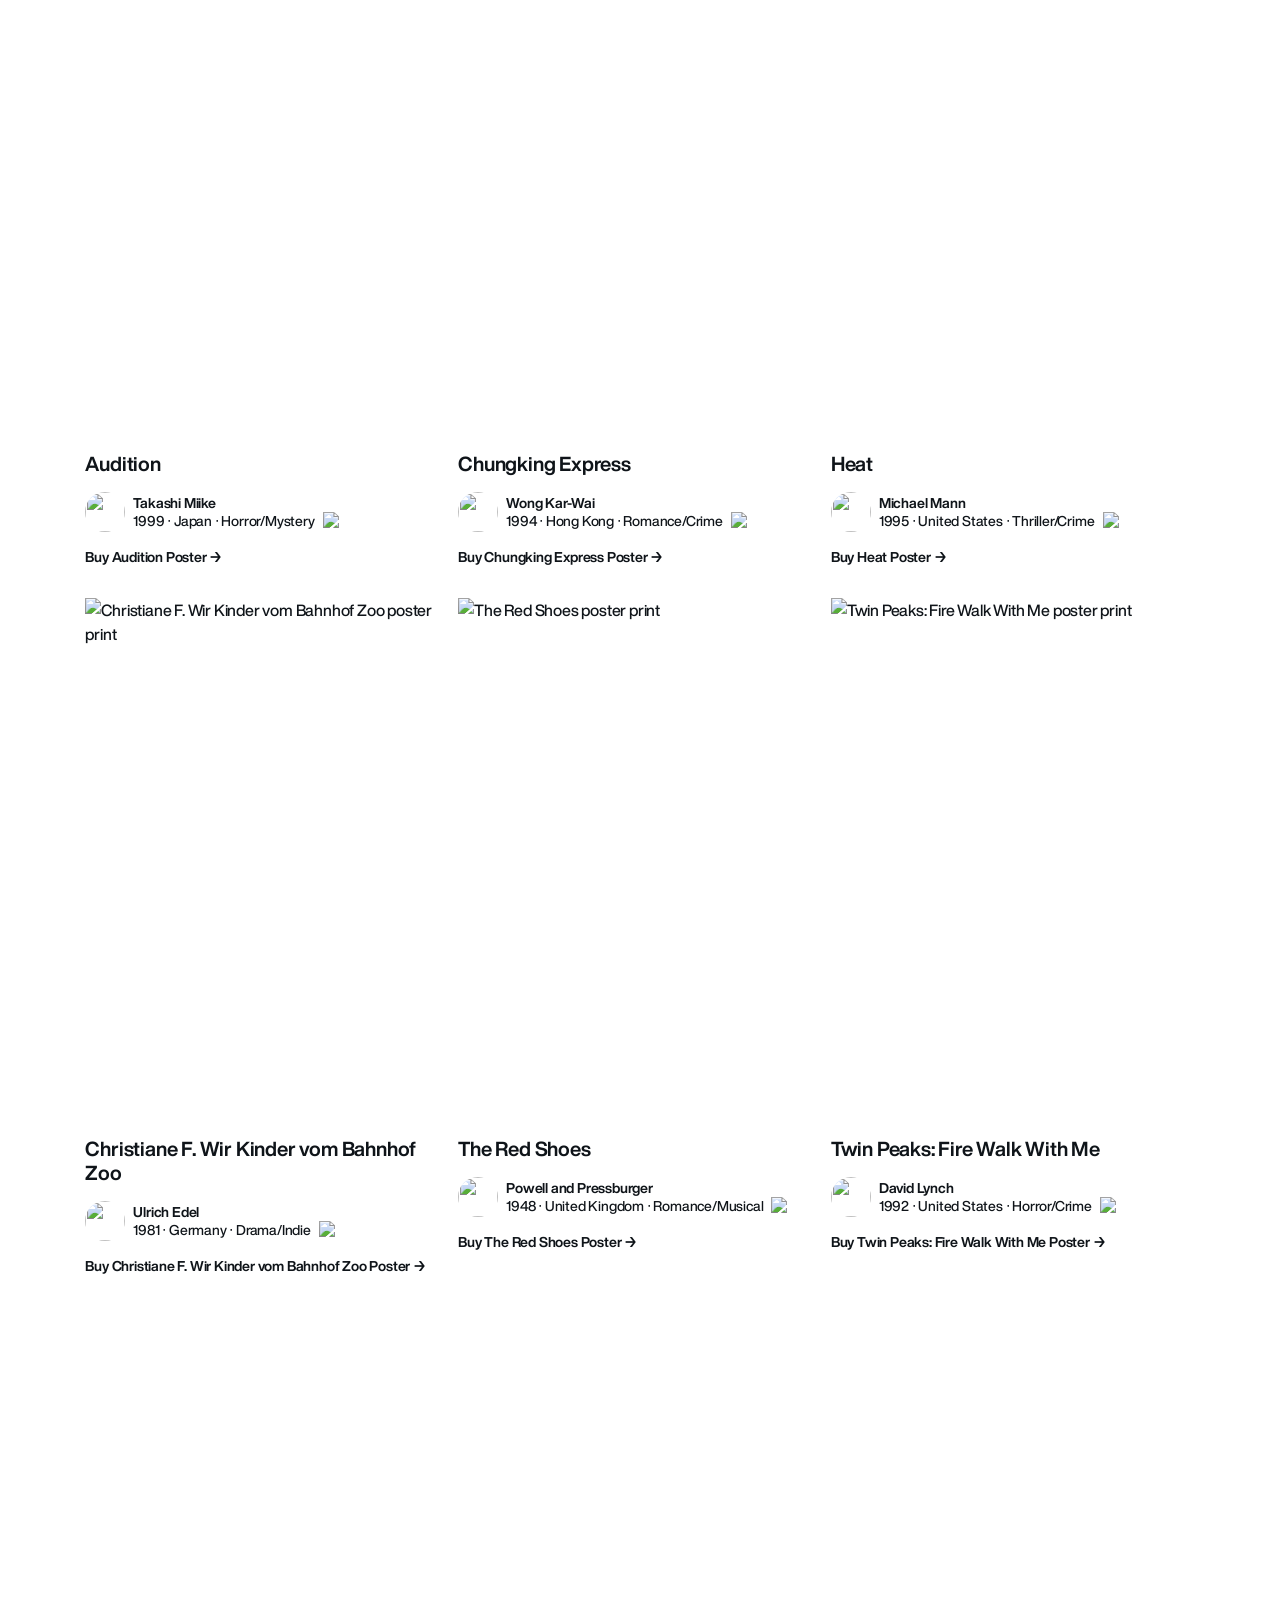
==== commit 9302a5a7: "Update index.html" ====
--- a/index.html
+++ b/index.html
@@ -5,7 +5,7 @@
 <meta name="viewport" content="width=device-width, initial-scale=1">
 <meta name="theme-color" id="theme-color" content="#000000">
 
-<title>WWWONDERLAN — Film Poster Print</title>
+<title>WWWONDERLAN — Film Poster Prints</title>
 <meta name="description" content="Curated film posters designed by WWWONDERLAN">
 <link rel="canonical" href="https://wwwonderlan.com/">
 
@@ -73,11 +73,13 @@
          image filename, or the click won't be attributed. Newest first. -->
     <ul class="grid">
       <li class="card">
-        <img class="card__poster" src="https://cdn.wwwonderlan.com/posters/fallen-angels-1280.webp"
-             alt="Fallen Angels poster print" width="1280" height="1920"
-             fetchpriority="high" decoding="async">
-        <div class="card__details">
-          <h2 class="card__title">Fallen Angels</h2>
+        <a class="card__link" href="/fallen-angels">
+          <img class="card__poster" src="https://cdn.wwwonderlan.com/posters/fallen-angels-1280.webp"
+               alt="Fallen Angels poster print" width="1280" height="1920"
+               fetchpriority="high" decoding="async">
+        </a>
+        <div class="card__details">
+          <h2 class="card__title"><a href="/fallen-angels">Fallen Angels</a></h2>
 
           <div class="card__director">
             <img class="card__avatar" src="https://cdn.wwwonderlan.com/assets/directors/wong-kar-wai.webp"
--- a/styles.css
+++ b/styles.css
@@ -62,6 +62,9 @@
   --avatar-size: 40px;
   /* Matches the line it sits on, so an inline badge can't grow the line box. */
   --rating-size: var(--line-body);
+  /* Padding twice plus one line of type. Known, so the dock CTA can
+     collapse to nothing on a transition. */
+  --dock-buy-height: calc(var(--gap-poster) * 2 + var(--gap-card) + var(--line-body));
 
   /* Dock panel. Every value below is its 1440px measurement over 280, so the
      whole panel scales as one object. --dock-size is the only edit needed. */
@@ -220,7 +223,7 @@
 
 .grid {
   display: grid;
-  grid-template-columns: repeat(3, 1fr);
+  grid-template-columns: repeat(3, minmax(0, 1fr));
   gap: var(--gap-row) var(--gap-col);
 
   max-width: calc(var(--content-width) + var(--page-x) * 2);
@@ -230,11 +233,11 @@
 }
 
 @media (max-width: 1200px) {
-  .grid { grid-template-columns: repeat(2, 1fr); }
+  .grid { grid-template-columns: repeat(2, minmax(0, 1fr)); }
 }
 
 @media (max-width: 600px) {
-  .grid { grid-template-columns: 1fr; }
+  .grid { grid-template-columns: minmax(0, 1fr); }
 }
 
 /* Card */
@@ -244,6 +247,16 @@
   flex-direction: column;
   gap: var(--gap-poster);
 }
+
+/* Block, or the anchor's line box adds a gap under the poster. */
+.card__link { display: block; }
+
+.card__title a {
+  color: inherit;
+  transition: color var(--ui-ms) var(--ui-ease);
+}
+
+.card__title a:hover { color: var(--muted); }
 
 /* Never cropped: column width is the only thing driving size. */
 .card__poster {
@@ -351,6 +364,49 @@
   flex-direction: column;
   gap: var(--dock-progress-gap);
   pointer-events: auto;
+}
+
+/* Mobile only: on desktop the page CTA is always in view. Collapses on the
+   same height-and-fade as the logo slot, so the dock has one behaviour for
+   things entering and leaving it. Hidden at the foot of the page, where the
+   real Buy link is already on screen. */
+.dock-buy {
+  display: none;
+  height: var(--dock-buy-height);
+  overflow: hidden;
+
+  align-items: center;
+  justify-content: center;
+  border-radius: 12px;
+
+  font-size: var(--type-body);
+  line-height: var(--line-body);
+  font-weight: 700;
+  color: var(--ink);
+
+  background-color: var(--glass-bg);
+  backdrop-filter: var(--glass-backdrop);
+  -webkit-backdrop-filter: var(--glass-backdrop);
+  border: 1px solid var(--glass-border);
+  box-shadow: var(--glass-shadow);
+
+  transition:
+      height var(--chrome-ms) var(--enter-ease),
+      margin-bottom var(--chrome-ms) var(--enter-ease),
+      opacity var(--ui-ms) var(--ui-ease),
+      visibility var(--chrome-ms) var(--enter-ease);
+}
+
+@media (max-width: 600px) {
+  .dock-buy { display: flex; }
+}
+
+.dock-buy.is-collapsed {
+  height: 0;
+  margin-bottom: calc(var(--dock-progress-gap) * -1);
+  opacity: 0;
+  visibility: hidden;
+  border-width: 0;
 }
 
 /* Never animate .dock or .dock-rail. An animation with a fill mode leaves a
@@ -508,6 +564,182 @@
   color: var(--ink);
 }
 
+/* Poster page */
+
+/* 480 poster + 24 + 744 details at full width. Stacks before the details
+   column gets too narrow for the meta row. */
+.main {
+  max-width: calc(var(--content-width) + var(--page-x) * 2);
+  margin: 0 auto;
+  padding: 0 var(--page-x);
+}
+
+.card-detail {
+  display: grid;
+  grid-template-columns: minmax(0, 480px) minmax(0, 1fr);
+  gap: var(--gap-col);
+  align-items: start;
+}
+
+@media (max-width: 900px) {
+  .card-detail { grid-template-columns: minmax(0, 1fr); }
+}
+
+.card-detail__poster {
+  width: 100%;
+  height: auto;
+}
+
+/* Flex items refuse to shrink below their content, which lets the cast
+   rail push the whole column past the viewport. */
+.detail {
+  min-width: 0;
+  display: flex;
+  flex-direction: column;
+  gap: var(--gap-col);
+}
+
+.detail__title {
+  margin: 0;
+  font-size: var(--type-heading);
+  line-height: var(--line-heading);
+  font-weight: 700;
+}
+
+/* Wraps rather than squashing: four fields will not sit on one line
+   in the stacked layout. */
+.meta {
+  display: flex;
+  flex-wrap: wrap;
+  gap: var(--gap-card) var(--gap-col);
+}
+
+.meta__field {
+  display: flex;
+  flex-direction: column;
+  align-items: flex-start;
+  gap: var(--gap-card);
+}
+
+.meta__rating {
+  width: var(--rating-size);
+  height: var(--rating-size);
+}
+
+.meta__label,
+.detail__description,
+.cast__label,
+.cast__name,
+.cta a {
+  font-size: var(--type-body);
+  line-height: var(--line-body);
+}
+
+.meta__label,
+.cast__label,
+.cast__name { font-weight: 700; }
+
+.meta__value,
+.cast__role,
+.detail__description {
+  font-size: var(--type-body);
+  line-height: var(--line-body);
+  font-weight: 500;
+  color: var(--muted);
+}
+
+.detail__description { margin: 0; }
+
+.cast {
+  display: flex;
+  flex-direction: column;
+  gap: var(--gap-col);
+}
+
+.cast__list {
+  display: flex;
+  flex-wrap: wrap;
+  gap: var(--gap-col);
+  margin: 0;
+  padding: 0;
+  list-style: none;
+}
+
+/* One swipeable row: wrapping five members into ragged lines reads worse
+   than a rail you can push. Bleeds to the page edge so the last member is
+   visibly cut, which is what signals there is more. */
+@media (max-width: 600px) {
+  .cast__list {
+    flex-wrap: nowrap;
+    overflow-x: auto;
+    scroll-snap-type: x proximity;
+    overscroll-behavior-x: contain;
+    scrollbar-width: none;
+
+    margin-inline: calc(var(--page-x) * -1);
+    padding-inline: var(--page-x);
+  }
+
+  .cast__list::-webkit-scrollbar { display: none; }
+
+  .cast__member {
+    flex: none;
+    width: 88px;
+    scroll-snap-align: start;
+  }
+}
+
+.cast__member {
+  display: flex;
+  flex-direction: column;
+  align-items: center;
+  gap: var(--gap-card);
+  text-align: center;
+}
+
+.cast__avatar {
+  width: var(--avatar-size);
+  height: var(--avatar-size);
+  border-radius: 50%;
+  object-fit: cover;
+}
+
+.cast__name-block {
+  display: flex;
+  flex-direction: column;
+  gap: 4px;
+}
+
+/* Equal halves, and the padding needs an edge to read against. */
+.cta {
+  display: grid;
+  grid-template-columns: repeat(2, minmax(0, 1fr));
+  border: 1px solid var(--color-line);
+}
+
+.cta a {
+  min-width: 0;
+  padding: var(--gap-col);
+  font-weight: 700;
+  color: var(--muted);
+  transition: color var(--ui-ms) var(--ui-ease);
+}
+
+.cta a:first-child {
+  color: var(--ink);
+  border-inline-end: 1px solid var(--color-line);
+}
+
+.cta a:hover { color: var(--ink); }
+
+@media (max-width: 600px) {
+  .cta { grid-template-columns: minmax(0, 1fr); }
+  .cta a:first-child {
+    border-inline-end: 0;
+    border-block-end: 1px solid var(--color-line);
+  }
+}
+
 /* Details */
 
 /* Opens below the header so the logo stays visible. Solid, not glass —
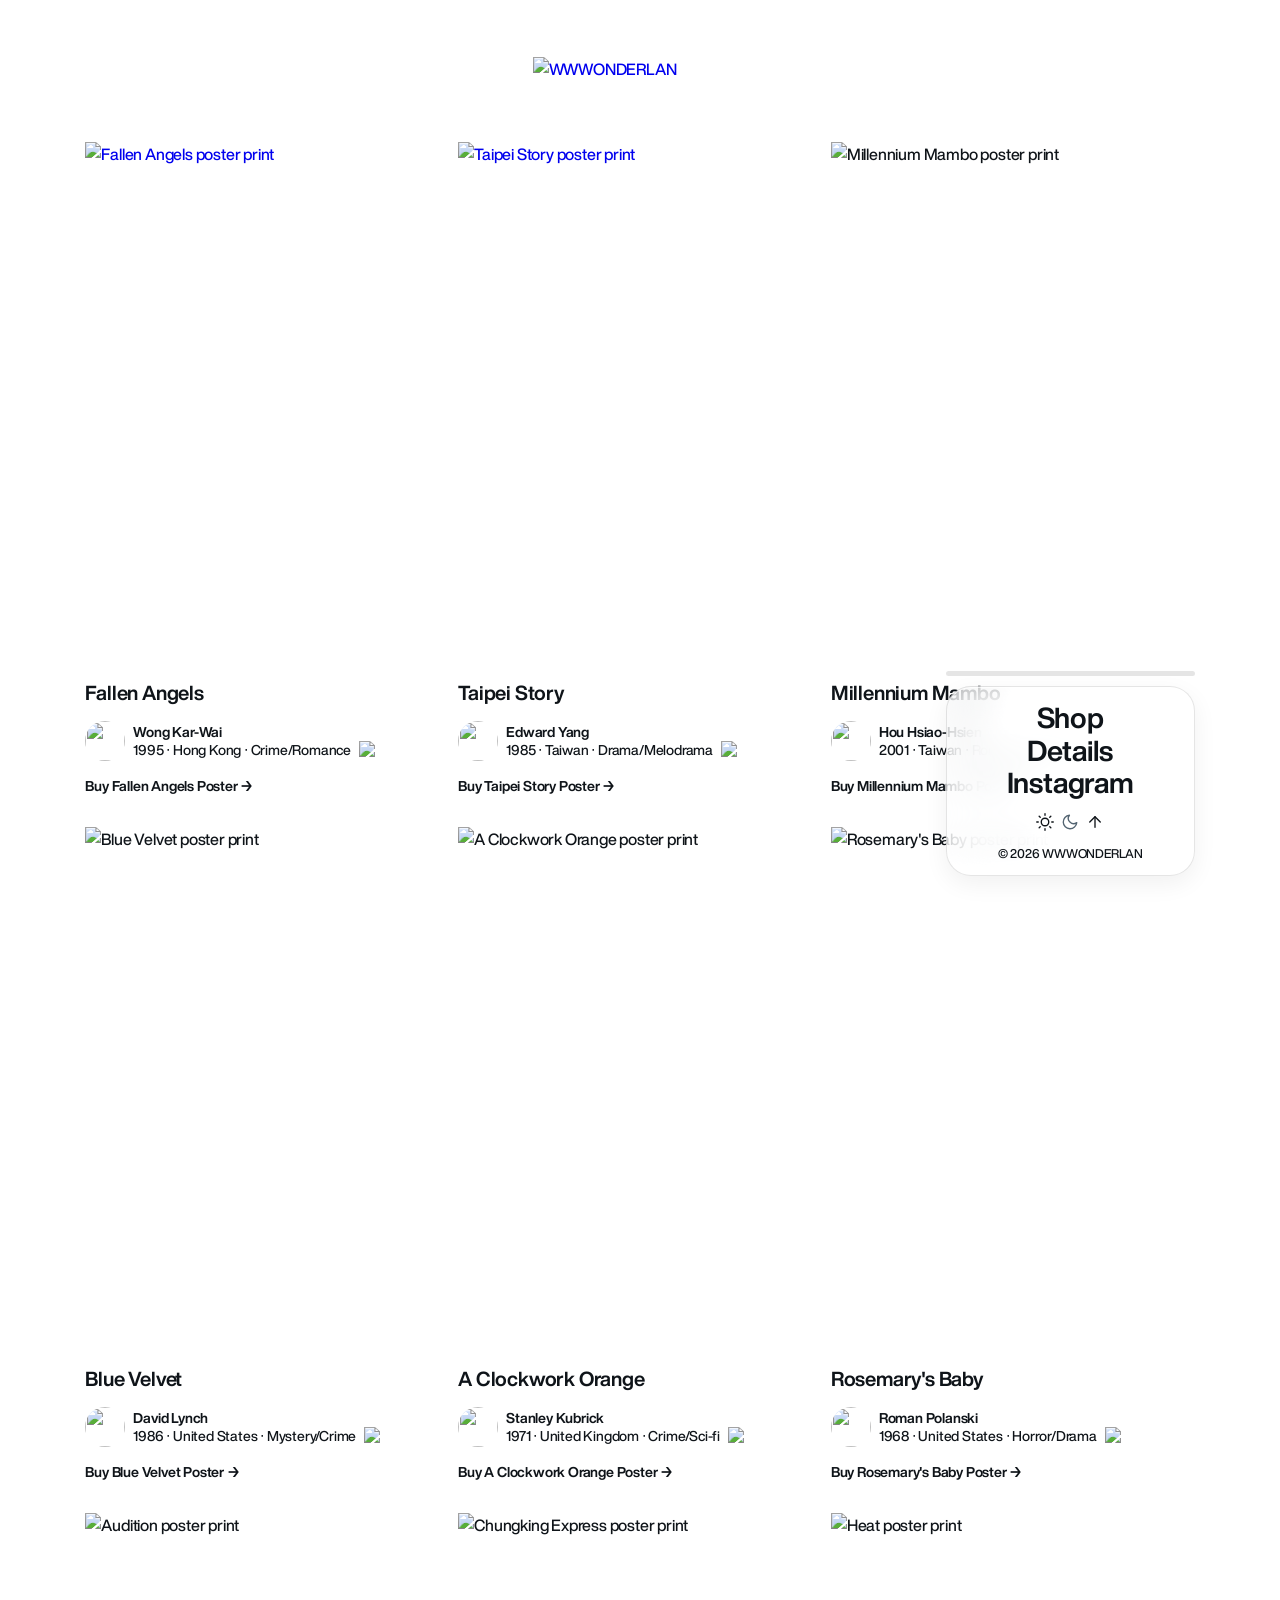
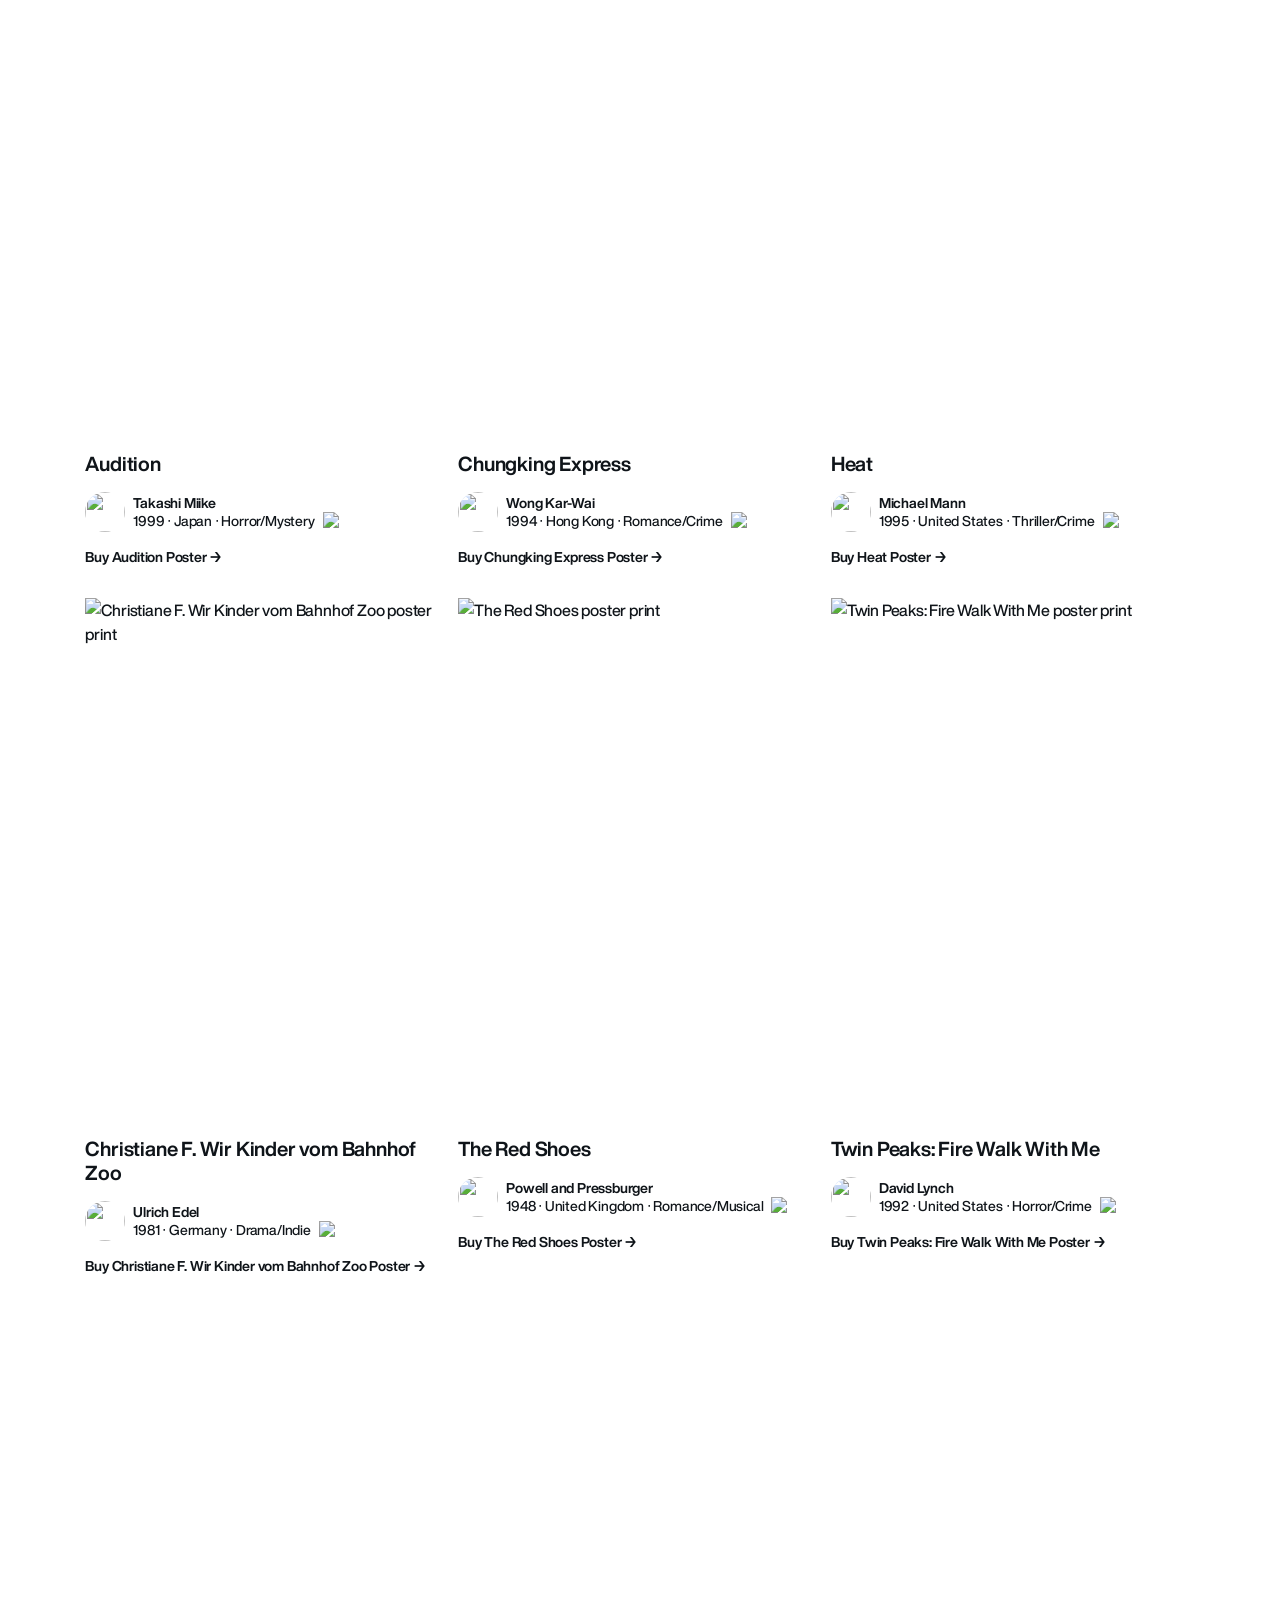
==== commit 4851c6ed: "Update index.html" ====
--- a/index.html
+++ b/index.html
@@ -99,11 +99,13 @@
       </li>
 
       <li class="card">
-        <img class="card__poster" src="https://cdn.wwwonderlan.com/posters/taipei-story-1280.webp"
-             alt="Taipei Story poster print" width="1280" height="1920"
-             fetchpriority="high" decoding="async">
-        <div class="card__details">
-          <h2 class="card__title">Taipei Story</h2>
+        <a class="card__link" href="/taipei-story">
+          <img class="card__poster" src="https://cdn.wwwonderlan.com/posters/taipei-story-1280.webp"
+               alt="Taipei Story poster print" width="1280" height="1920"
+               fetchpriority="high" decoding="async">
+        </a>
+        <div class="card__details">
+          <h2 class="card__title"><a href="/taipei-story">Taipei Story</a></h2>
 
           <div class="card__director">
             <img class="card__avatar" src="https://cdn.wwwonderlan.com/assets/directors/edward-yang.webp"
--- a/styles.css
+++ b/styles.css
@@ -51,6 +51,8 @@
   --gap-poster: 16px;
   --gap-col: 24px;
   --gap-row: 32px;
+  /* The poster page's rhythm: 24px at 1440, easing to 16px by 960. */
+  --gap-detail: clamp(16px, 1.667vw, 24px);
 
   /* Two sizes carry the whole site. Legibility is absolute, so neither
      scales with the viewport — the layout reflows around them instead. */
@@ -60,6 +62,7 @@
   --line-heading: 24px;
 
   --avatar-size: 40px;
+  --cast-avatar-size: 60px;
   /* Matches the line it sits on, so an inline badge can't grow the line box. */
   --rating-size: var(--line-body);
   /* Padding twice plus one line of type. Known, so the dock CTA can
@@ -577,7 +580,7 @@
 .card-detail {
   display: grid;
   grid-template-columns: minmax(0, 480px) minmax(0, 1fr);
-  gap: var(--gap-col);
+  gap: var(--gap-detail);
   align-items: start;
 }
 
@@ -596,7 +599,7 @@
   min-width: 0;
   display: flex;
   flex-direction: column;
-  gap: var(--gap-col);
+  gap: var(--gap-detail);
 }
 
 .detail__title {
@@ -611,7 +614,7 @@
 .meta {
   display: flex;
   flex-wrap: wrap;
-  gap: var(--gap-card) var(--gap-col);
+  gap: var(--gap-poster) var(--gap-detail);
 }
 
 .meta__field {
@@ -653,43 +656,29 @@
 .cast {
   display: flex;
   flex-direction: column;
-  gap: var(--gap-col);
+  gap: var(--gap-detail);
 }
 
 .cast__list {
   display: flex;
-  flex-wrap: wrap;
-  gap: var(--gap-col);
+  flex-wrap: nowrap;
+  gap: var(--gap-detail);
   margin: 0;
   padding: 0;
   list-style: none;
-}
-
-/* One swipeable row: wrapping five members into ragged lines reads worse
-   than a rail you can push. Bleeds to the page edge so the last member is
-   visibly cut, which is what signals there is more. */
-@media (max-width: 600px) {
-  .cast__list {
-    flex-wrap: nowrap;
-    overflow-x: auto;
-    scroll-snap-type: x proximity;
-    overscroll-behavior-x: contain;
-    scrollbar-width: none;
-
-    margin-inline: calc(var(--page-x) * -1);
-    padding-inline: var(--page-x);
-  }
-
-  .cast__list::-webkit-scrollbar { display: none; }
-
-  .cast__member {
-    flex: none;
-    width: 88px;
-    scroll-snap-align: start;
-  }
-}
+
+  overflow-x: auto;
+  scroll-snap-type: x proximity;
+  overscroll-behavior-x: contain;
+  scrollbar-width: none;
+}
+
+.cast__list::-webkit-scrollbar { display: none; }
 
 .cast__member {
+  flex: none;
+  scroll-snap-align: start;
+
   display: flex;
   flex-direction: column;
   align-items: center;
@@ -698,8 +687,8 @@
 }
 
 .cast__avatar {
-  width: var(--avatar-size);
-  height: var(--avatar-size);
+  width: var(--cast-avatar-size);
+  height: var(--cast-avatar-size);
   border-radius: 50%;
   object-fit: cover;
 }
@@ -708,6 +697,16 @@
   display: flex;
   flex-direction: column;
   gap: 4px;
+}
+
+/* nowrap sets the member's width — it hugs its longest line. The leading
+   cannot go below the glyph height: overflow-x on the rail makes both axes
+   scroll containers, so anything outside the line box is clipped. */
+.cast__name,
+.cast__role {
+  font-size: var(--type-body);
+  line-height: 16px;
+  white-space: nowrap;
 }
 
 /* Equal halves, and the padding needs an edge to read against. */
@@ -719,7 +718,7 @@
 
 .cta a {
   min-width: 0;
-  padding: var(--gap-col);
+  padding: var(--gap-detail);
   font-weight: 700;
   color: var(--muted);
   transition: color var(--ui-ms) var(--ui-ease);
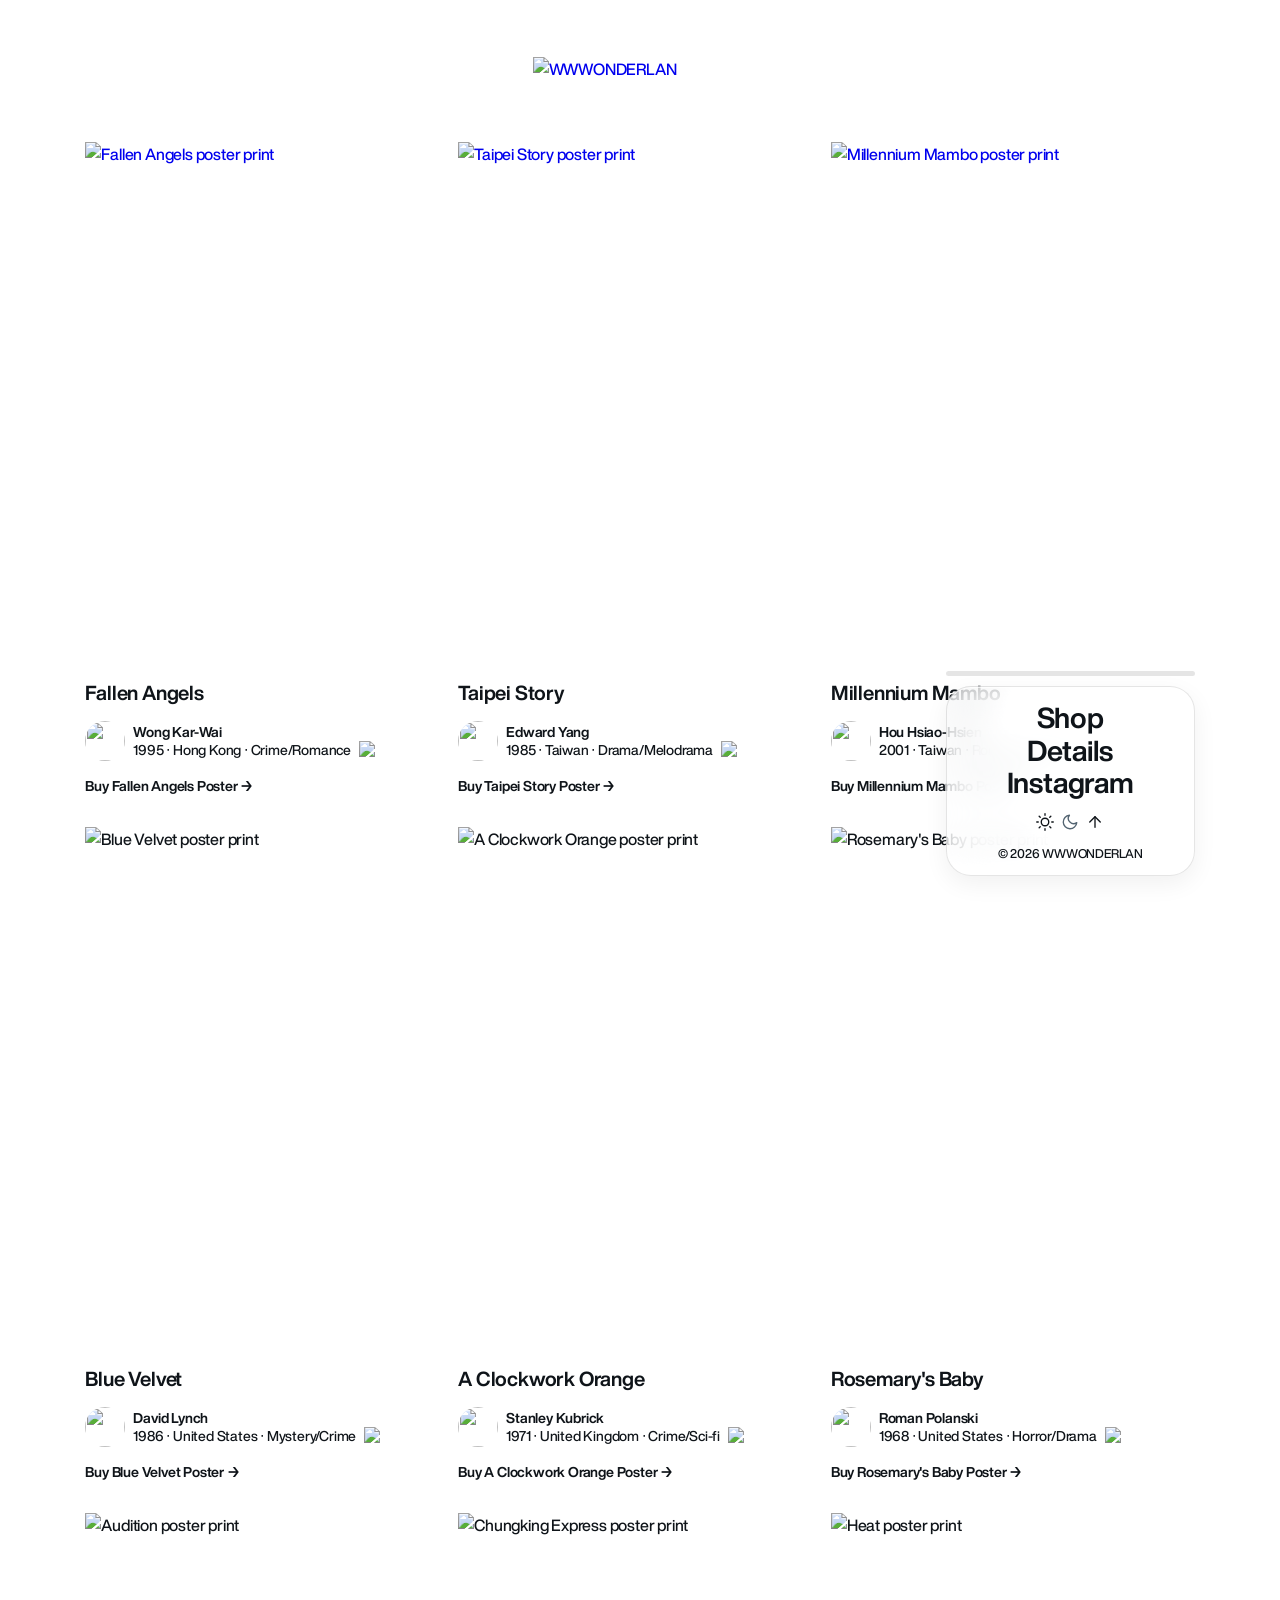
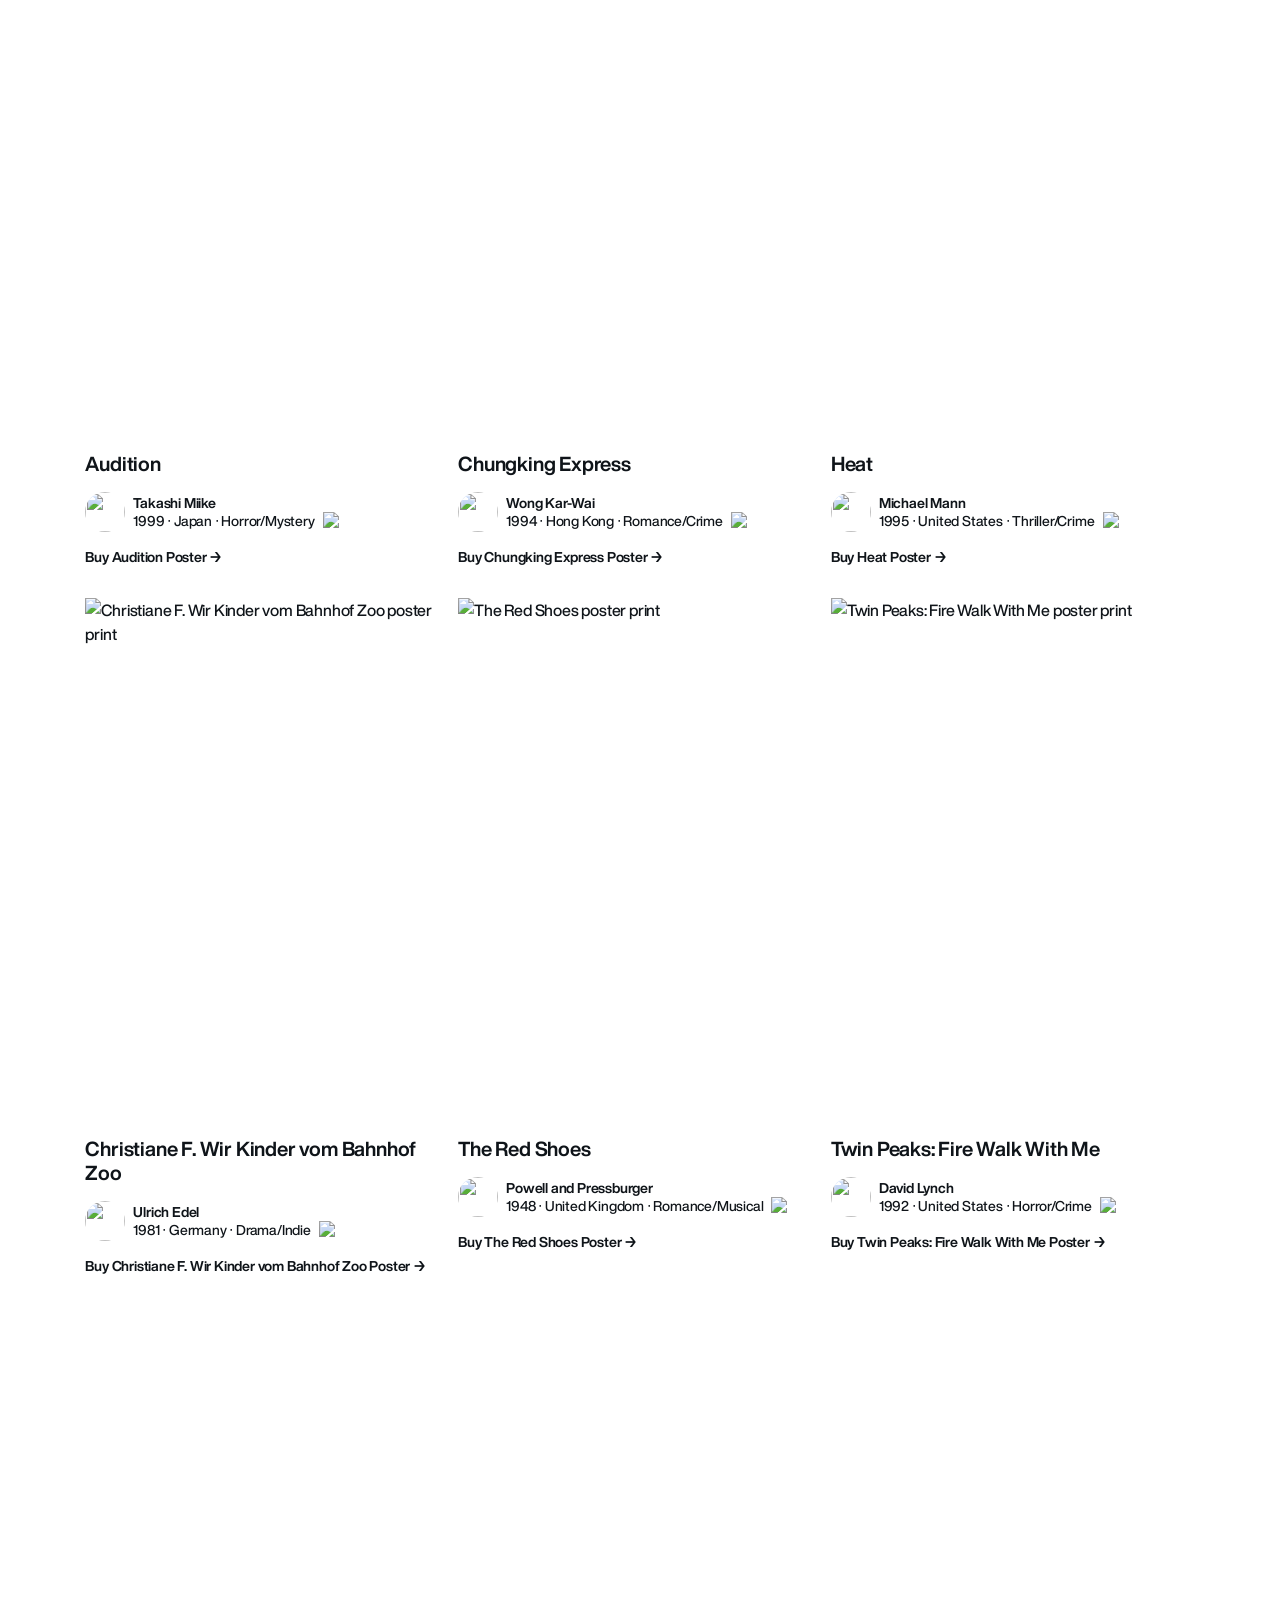
==== commit 2b785ec5: "Update index.html" ====
--- a/index.html
+++ b/index.html
@@ -125,11 +125,13 @@
       </li>
 
       <li class="card">
-        <img class="card__poster" src="https://cdn.wwwonderlan.com/posters/millennium-mambo-1280.webp"
-             alt="Millennium Mambo poster print" width="1280" height="1920"
-             fetchpriority="high" decoding="async">
-        <div class="card__details">
-          <h2 class="card__title">Millennium Mambo</h2>
+        <a class="card__link" href="/millennium-mambo">
+          <img class="card__poster" src="https://cdn.wwwonderlan.com/posters/millennium-mambo-1280.webp"
+               alt="Millennium Mambo poster print" width="1280" height="1920"
+               fetchpriority="high" decoding="async">
+        </a>
+        <div class="card__details">
+          <h2 class="card__title"><a href="/millennium-mambo">Millennium Mambo</a></h2>
 
           <div class="card__director">
             <img class="card__avatar" src="https://cdn.wwwonderlan.com/assets/directors/hou-hsiao-hsien.webp"
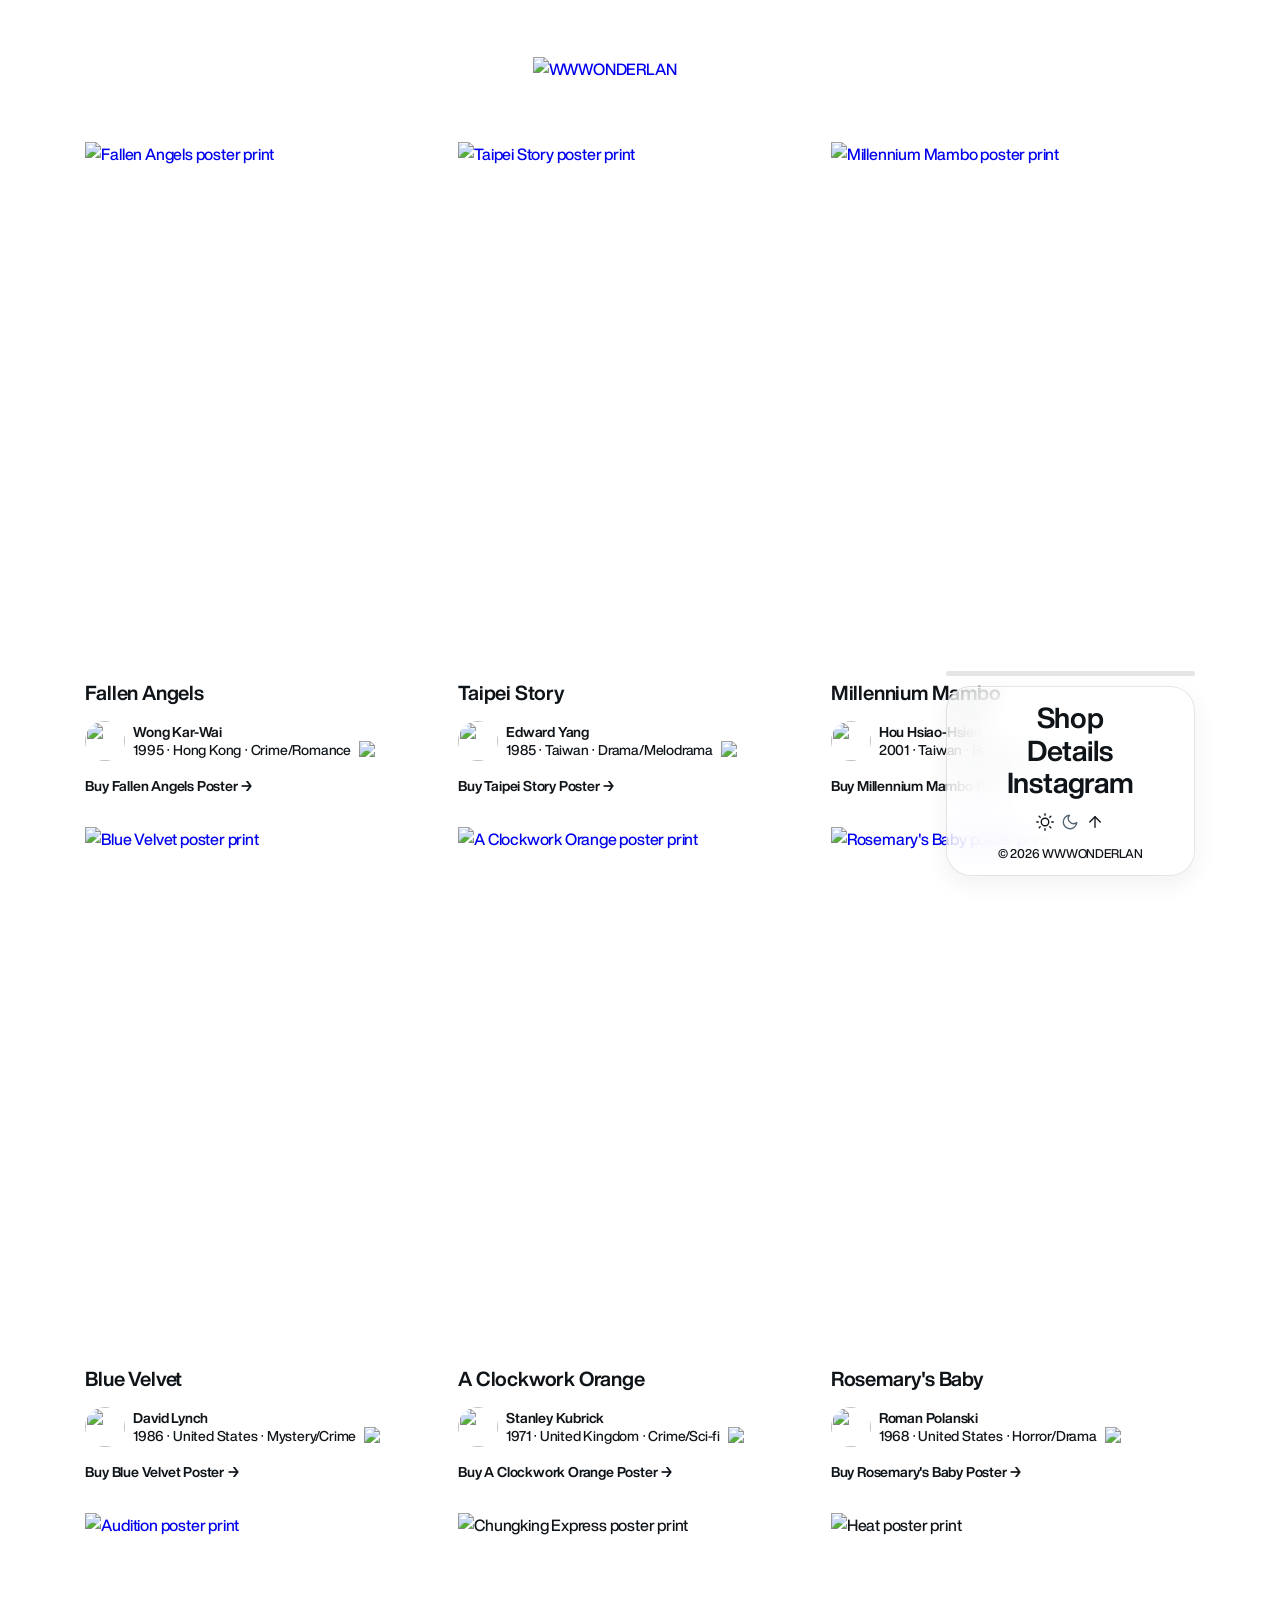
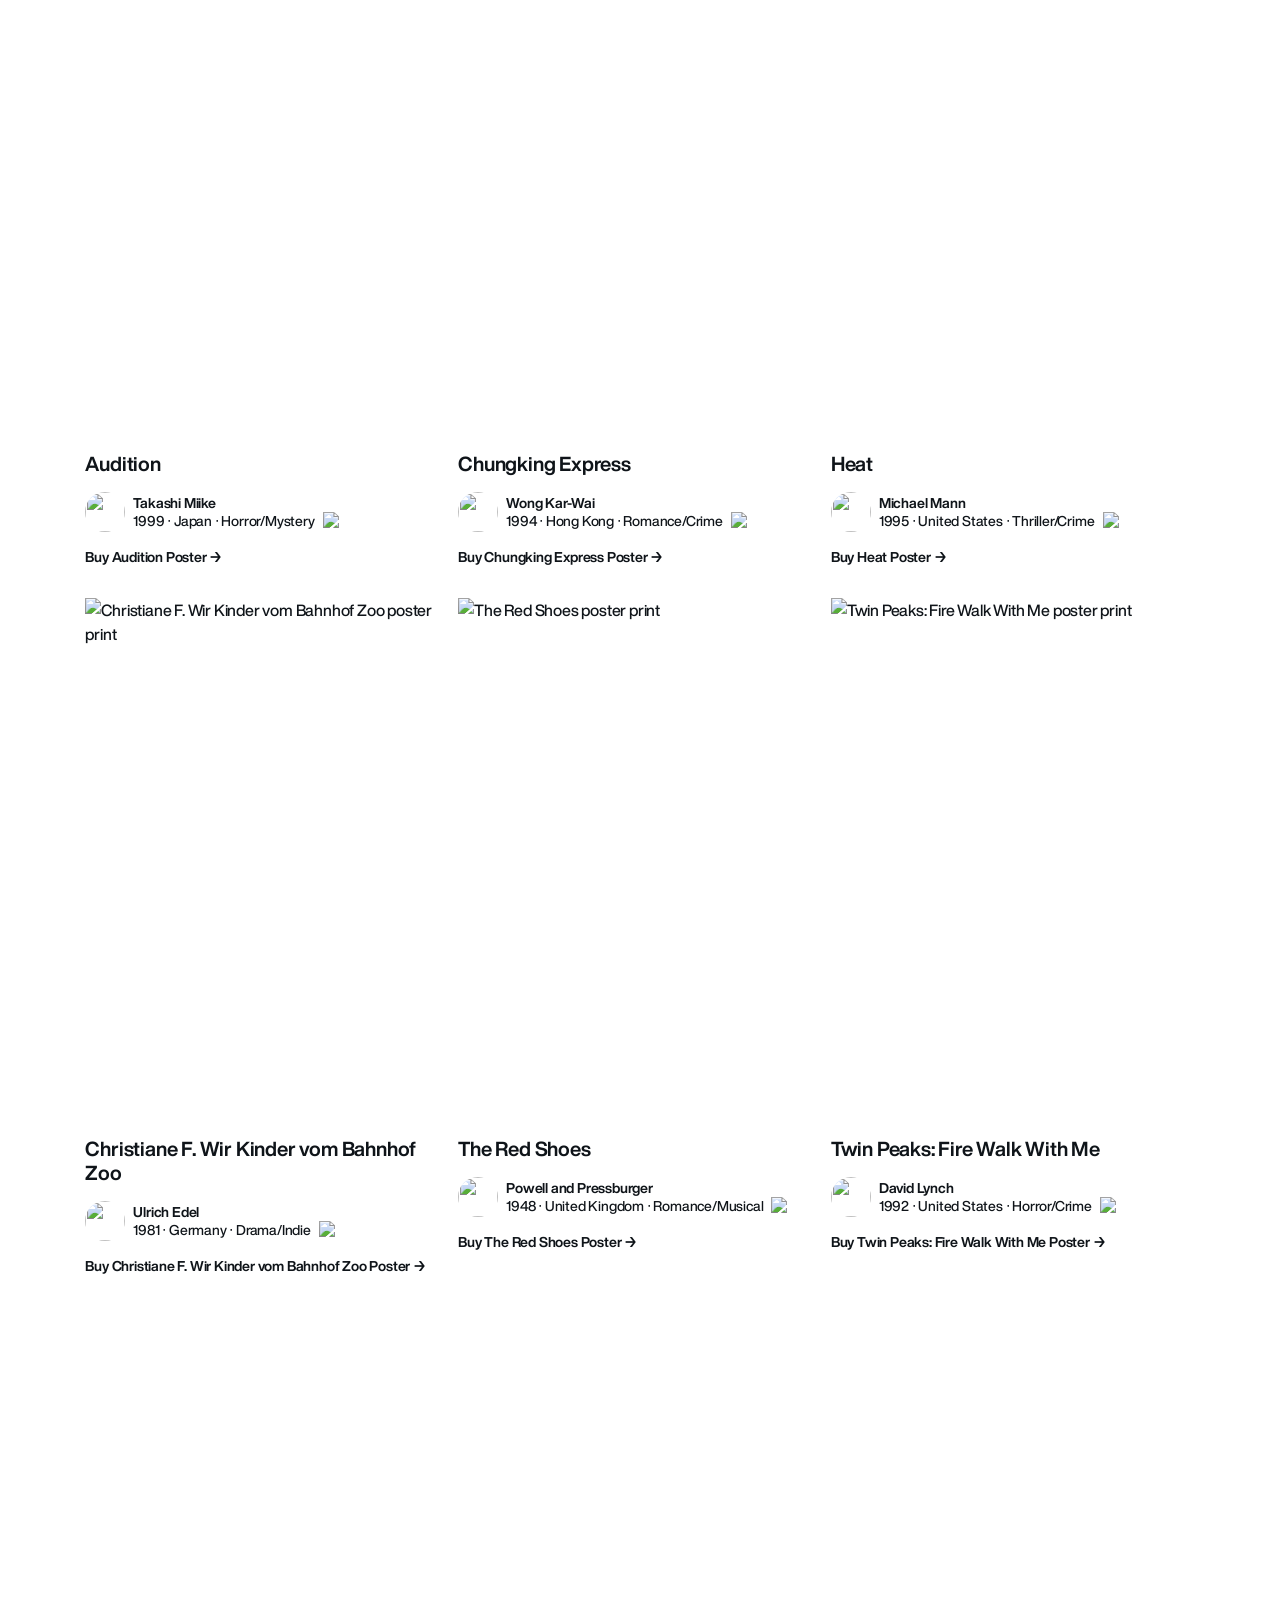
==== commit dcf70ea4: "Update index.html" ====
--- a/index.html
+++ b/index.html
@@ -151,11 +151,13 @@
       </li>
 
       <li class="card">
-        <img class="card__poster" src="https://cdn.wwwonderlan.com/posters/blue-velvet-1280.webp"
-             alt="Blue Velvet poster print" width="1280" height="1920"
-             loading="lazy" decoding="async">
-        <div class="card__details">
-          <h2 class="card__title">Blue Velvet</h2>
+        <a class="card__link" href="/blue-velvet">
+          <img class="card__poster" src="https://cdn.wwwonderlan.com/posters/blue-velvet-1280.webp"
+               alt="Blue Velvet poster print" width="1280" height="1920"
+               loading="lazy" decoding="async">
+        </a>
+        <div class="card__details">
+          <h2 class="card__title"><a href="/blue-velvet">Blue Velvet</a></h2>
 
           <div class="card__director">
             <img class="card__avatar" src="https://cdn.wwwonderlan.com/assets/directors/david-lynch.webp"
@@ -175,11 +177,13 @@
       </li>
 
       <li class="card">
-        <img class="card__poster" src="https://cdn.wwwonderlan.com/posters/a-clockwork-orange-1280.webp"
-             alt="A Clockwork Orange poster print" width="1280" height="1920"
-             loading="lazy" decoding="async">
-        <div class="card__details">
-          <h2 class="card__title">A Clockwork Orange</h2>
+        <a class="card__link" href="/a-clockwork-orange">
+          <img class="card__poster" src="https://cdn.wwwonderlan.com/posters/a-clockwork-orange-1280.webp"
+               alt="A Clockwork Orange poster print" width="1280" height="1920"
+               loading="lazy" decoding="async">
+        </a>
+        <div class="card__details">
+          <h2 class="card__title"><a href="/a-clockwork-orange">A Clockwork Orange</a></h2>
 
           <div class="card__director">
             <img class="card__avatar" src="https://cdn.wwwonderlan.com/assets/directors/stanley-kubrick.webp"
@@ -199,11 +203,13 @@
       </li>
 
       <li class="card">
-        <img class="card__poster" src="https://cdn.wwwonderlan.com/posters/rosemarys-baby-1280.webp"
-             alt="Rosemary's Baby poster print" width="1280" height="1920"
-             loading="lazy" decoding="async">
-        <div class="card__details">
-          <h2 class="card__title">Rosemary's Baby</h2>
+        <a class="card__link" href="/rosemarys-baby">
+          <img class="card__poster" src="https://cdn.wwwonderlan.com/posters/rosemarys-baby-1280.webp"
+               alt="Rosemary's Baby poster print" width="1280" height="1920"
+               loading="lazy" decoding="async">
+        </a>
+        <div class="card__details">
+          <h2 class="card__title"><a href="/rosemarys-baby">Rosemary's Baby</a></h2>
 
           <div class="card__director">
             <img class="card__avatar" src="https://cdn.wwwonderlan.com/assets/directors/roman-polanski.webp"
@@ -223,11 +229,13 @@
       </li>
 
       <li class="card">
-        <img class="card__poster" src="https://cdn.wwwonderlan.com/posters/audition-1280.webp"
-             alt="Audition poster print" width="1280" height="1920"
-             loading="lazy" decoding="async">
-        <div class="card__details">
-          <h2 class="card__title">Audition</h2>
+        <a class="card__link" href="/audition">
+          <img class="card__poster" src="https://cdn.wwwonderlan.com/posters/audition-1280.webp"
+               alt="Audition poster print" width="1280" height="1920"
+               loading="lazy" decoding="async">
+        </a>
+        <div class="card__details">
+          <h2 class="card__title"><a href="/audition">Audition</a></h2>
 
           <div class="card__director">
             <img class="card__avatar" src="https://cdn.wwwonderlan.com/assets/directors/takashi-miike.webp"
--- a/styles.css
+++ b/styles.css
@@ -22,6 +22,9 @@
   --muted: #536471;
   --color-line: rgba(0, 0, 0, 0.1);
   --color-accent: #007AFF;
+  --source-bg: #FFFFFF;
+  --source-chip: rgba(0, 0, 0, 0.05);
+  --source-size: 16px;
 
   /* Frosted glass */
   --glass-bg: rgba(255, 255, 255, 0.6);
@@ -60,6 +63,8 @@
   --line-body: 18px;
   --type-heading: 20px;
   --line-heading: 24px;
+  --line-prose: 26px;
+  --prose-width: 700px;
 
   --avatar-size: 40px;
   --cast-avatar-size: 60px;
@@ -124,6 +129,8 @@
   --ink: #E7E9EA;
   --muted: #71767B;
   --color-line: rgba(255, 255, 255, 0.1);
+  --source-bg: #E7E9EA;
+  --source-chip: rgba(255, 255, 255, 0.08);
 
   --glass-bg: rgba(0, 0, 0, 0.55);
   --glass-backdrop: blur(20px) saturate(190%) brightness(1.1);
@@ -648,10 +655,56 @@
   font-size: var(--type-body);
   line-height: var(--line-body);
   font-weight: 500;
-  color: var(--muted);
-}
-
-.detail__description { margin: 0; }
+  color: var(--ink);
+}
+
+.detail__description {
+  margin: 0;
+  max-width: var(--prose-width);
+  line-height: var(--line-prose);
+}
+
+/* Sits at the end of the sentence it credits. The anchor is exactly one line
+   tall and aligned to the line box top, so the pill inside centres on the
+   line without depending on font metrics — and is shorter than the line, so
+   it never touches the row above when it wraps onto its own line.
+
+   The gap before it is the source whitespace, not a margin: a margin would
+   survive the line break and indent the pill at the start of a new line. */
+.source {
+  display: inline-flex;
+  align-items: center;
+  height: var(--line-prose);
+  vertical-align: top;
+
+  font-size: 12px;
+  font-weight: 500;
+  color: var(--ink);
+  white-space: nowrap;
+  transition: color var(--ui-ms) var(--ui-ease);
+}
+
+.source:hover { color: var(--muted); }
+
+.source__pill {
+  display: inline-flex;
+  align-items: center;
+  gap: 6px;
+  height: 22px;
+  padding-inline: 5px 10px;
+
+  border-radius: 999px;
+  background-color: var(--source-chip);
+}
+
+/* A light disc under the mark: foreign favicons are drawn for one. */
+.source img {
+  width: var(--source-size);
+  height: var(--source-size);
+  border-radius: 50%;
+  object-fit: cover;
+  background-color: var(--source-bg);
+}
 
 .cast {
   display: flex;
@@ -781,7 +834,7 @@
   font-size: var(--type-body);
   line-height: var(--line-body);
   font-weight: 500;
-  color: var(--muted);
+  color: var(--ink);
 }
 
 .details__content p { margin: 0 0 18px; }
